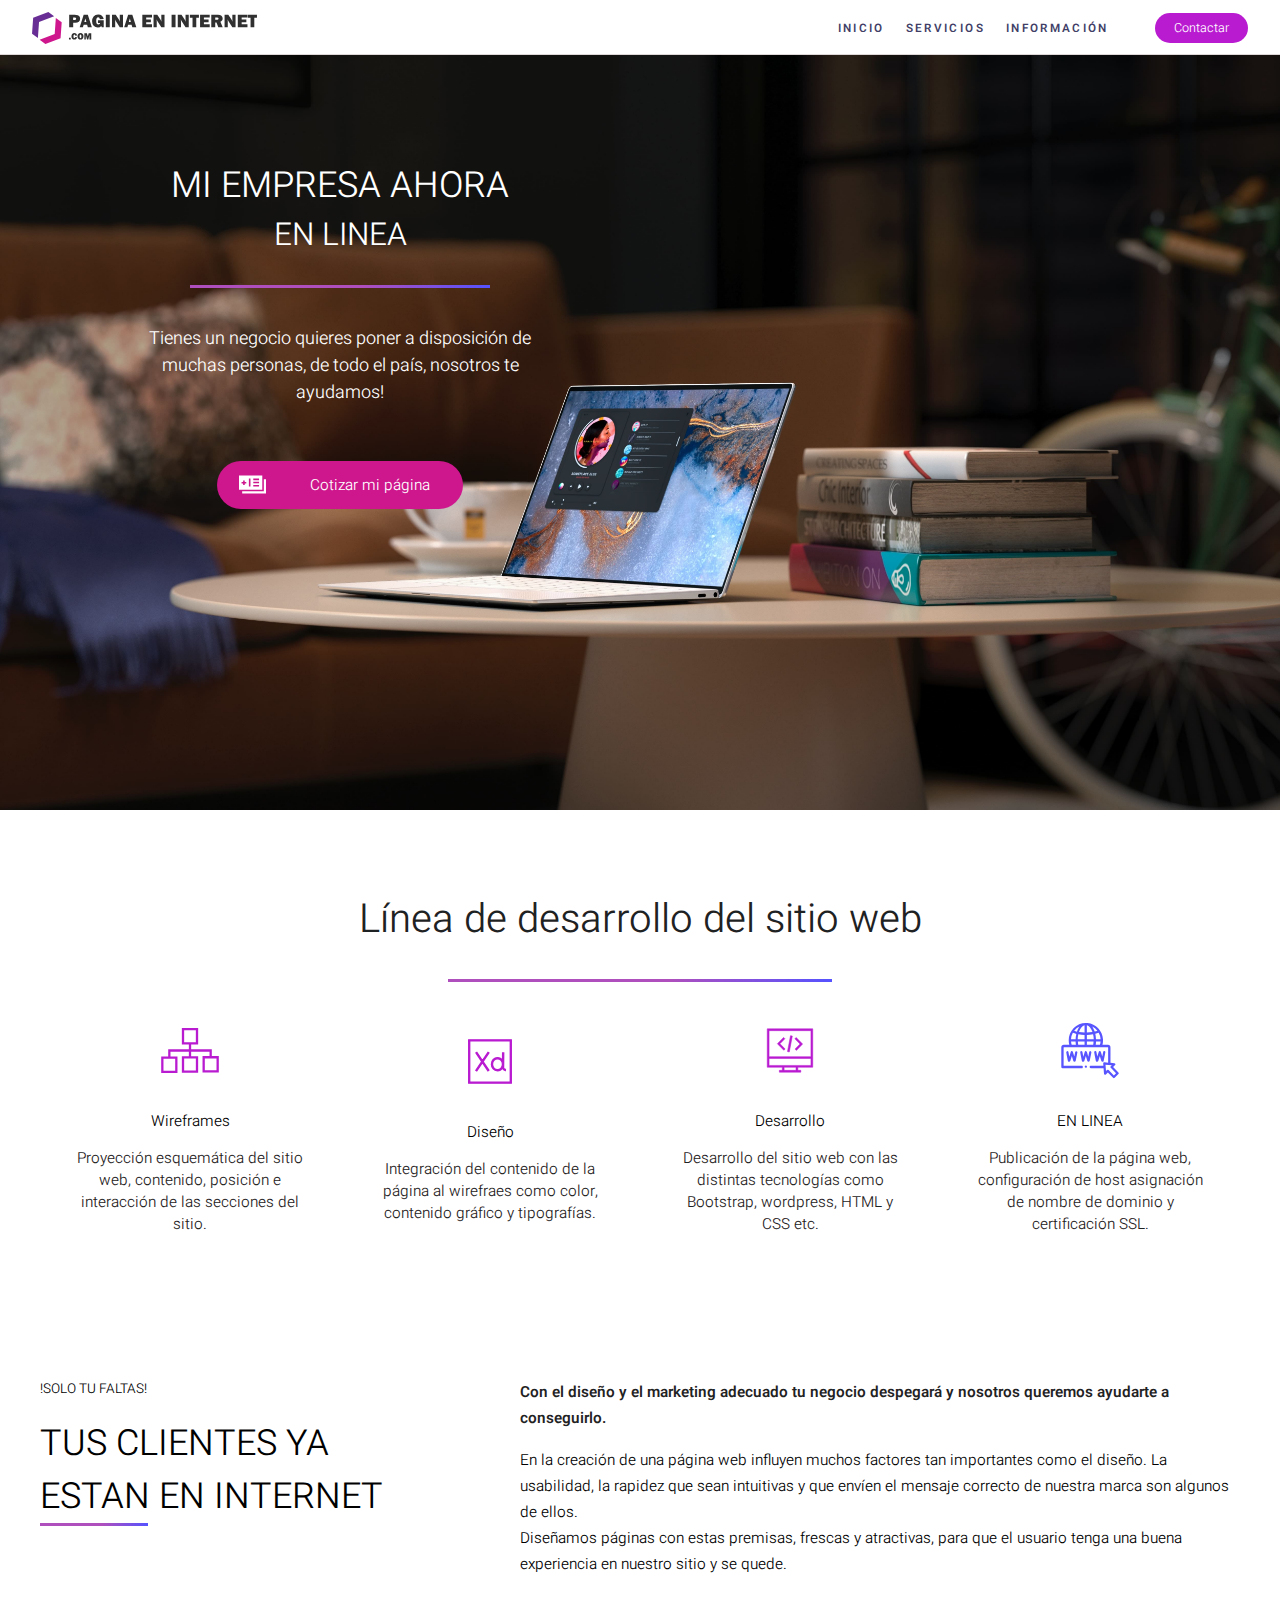
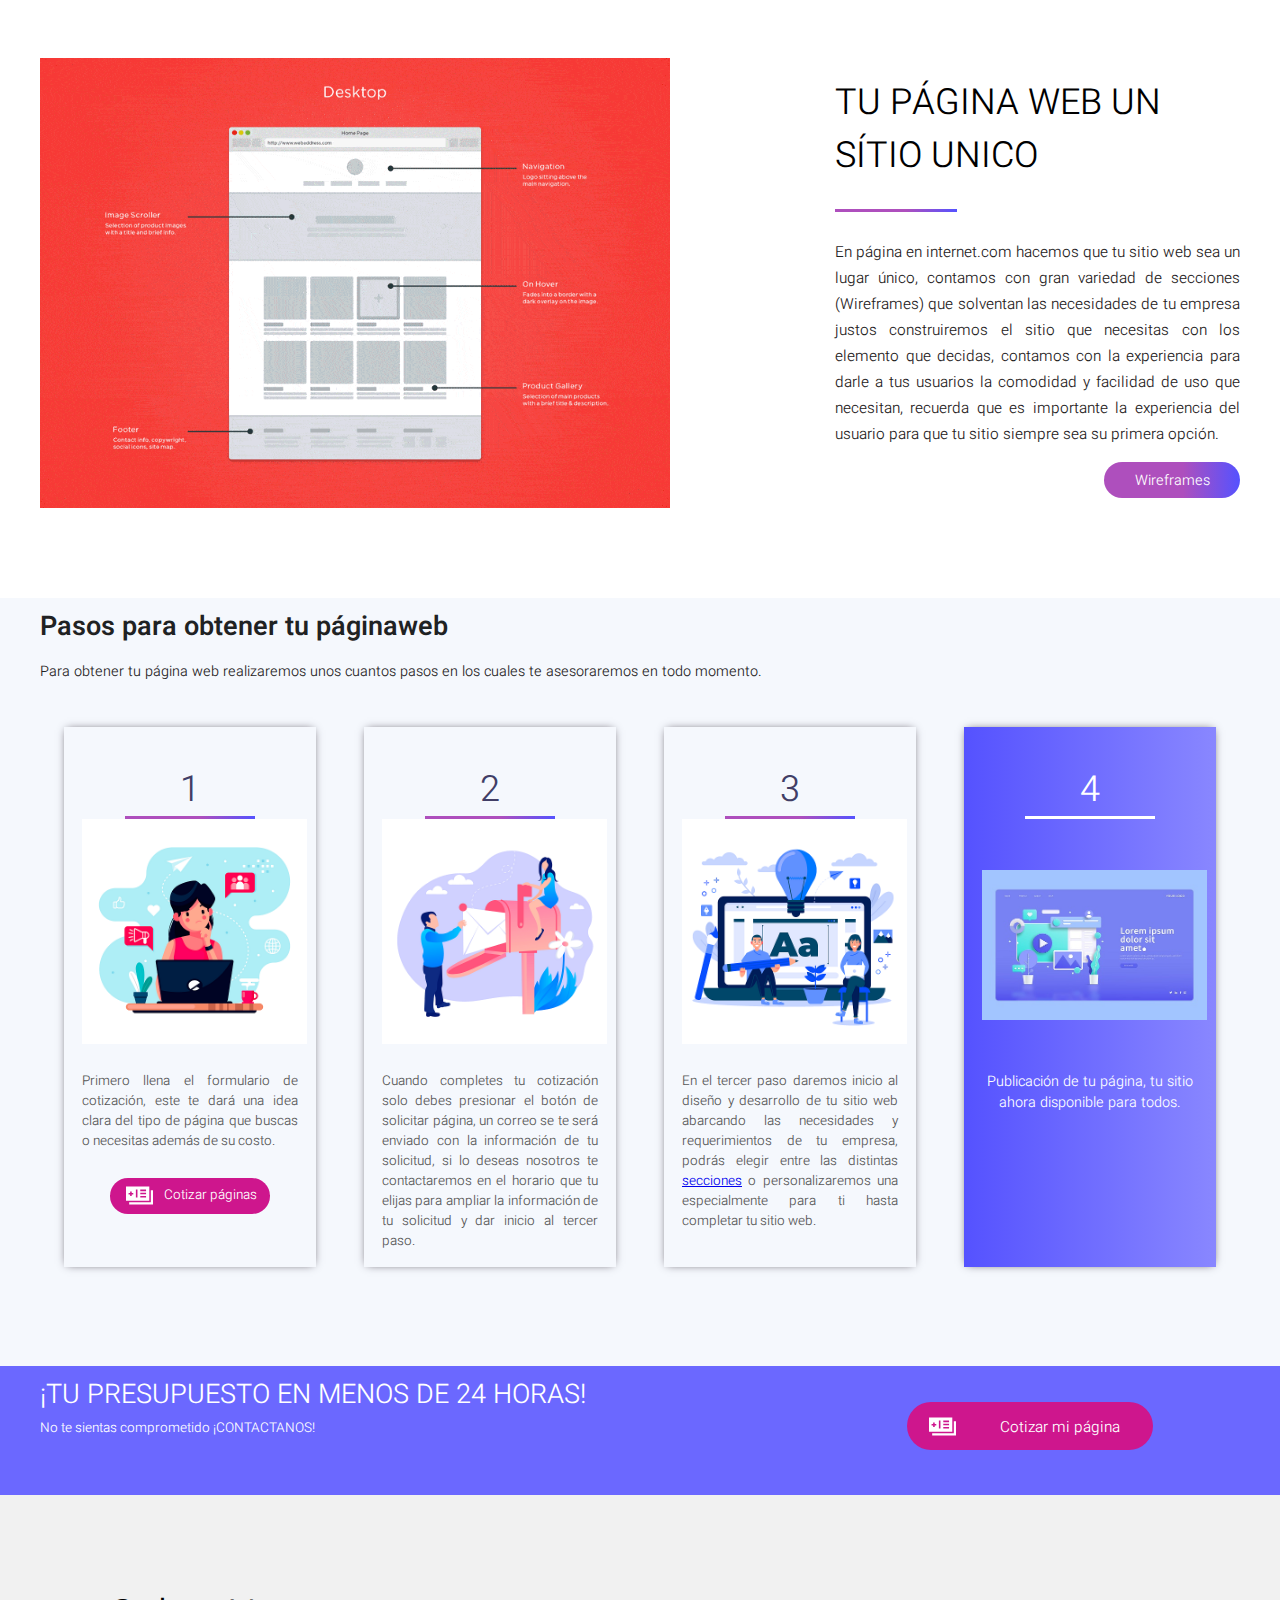
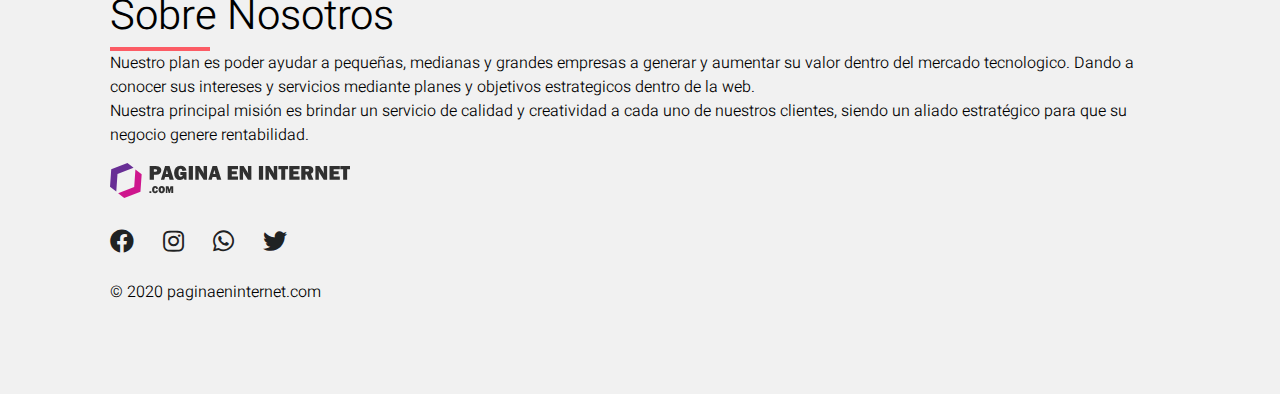
==== index.html @ 89a1a3a7 "Add files via upload" ====
<!DOCTYPE html>
<html lang="es">

<head>
    <meta charset="UTF-8">
    <link rel="stylesheet" href="css/general.css">
    <link rel="stylesheet" href="css/styleMenu.css">
    <link rel="stylesheet" href="css/menuResponsive.css">
    <link rel="stylesheet" href="css/footer.css">
    <link rel="stylesheet" href="css/index.css">
    <meta name="viewport" content="width=device-width, initial-scale=1.0">
    <meta http-equiv="X-UA-Compatible" content="ie=edge">
    <link rel="icon" href="imagen/logo/logoico.png">

    <!-- SECCIÓN DE TIPÓGRAFICA DE GOOGLE FONTS -->
    <link rel="preconnect" href="https://fonts.gstatic.com">
    <link href="https://fonts.googleapis.com/css2?family=Heebo:wght@600&display=swap" rel="stylesheet">
    <link href="https://fonts.googleapis.com/css2?family=Heebo:wght@300&display=swap" rel="stylesheet">


    <!-- Bootstrap CSS File -->
    <link rel="stylesheet" href="https://cdnjs.cloudflare.com/ajax/libs/font-awesome/5.11.2/css/all.css">
    <link href="https://stackpath.bootstrapcdn.com/font-awesome/4.7.0/css/font-awesome.min.css" rel="stylesheet">


    </title>
</head>

<body>
    <!-------------------
    # Sección del header
    -------------------->
    <header id="rm_header" class="header">
        <nav id="rm_menu" class="">
            <img id="rm_logo" class="rm_logo" src="imagen/logo/logo2.svg">
            <a class="rm_botonContactar" href="contacto.html">Contactar</a>

            <label for="check" id="botonMenu"><img  src="imagen/iconos/menu.svg"></label>
            <ul class="rm_nav">
                <li><a class="textMenu" href="index.html">INICIO</a></li>
                <li><a class="textMenu" href="servicios.html">SERVICIOS</a></li>
                <li><a class="textMenu" href="informacion.html">INFORMACIÓN</a></li>
                <li><a class="textMenu botoncontactar" href="contacto.html">CONTACTAR</a></li>
            </ul>
        </nav>
    </header>

    <!-- SECCIÓN DE MENU DE RESPONSIVE -->

    <div class="rm_menuResponsive1">

        <div class="rm_menuResponsive">
            <img class="logoMenuResponsive" src="imagen/logo/logo2.svg">
            <img id="img_responsive1" class="botonMenuResponsive" src="imagen/iconos/menu.svg">
        </div>


        <div id="cajaBotonesResponsive" class="cajaBotonesResponsive">
            <img id="img_responsive2" class="botonMenuResponsive2" src="imagen/iconos/menu.svg">
            <div class="cajaDeBotonesResponsive">
                <li><a class="txtMenuResponsive" href="index.html">INICIO</a></li>
                <li><a class="txtMenuResponsive" href="servicios.html">SERVICIOS</a></li>
                <li><a class="txtMenuResponsive" href="informacion.html">INFORMACIÓN</a></li>
                <li><a class="txtMenuResponsive" href="contacto.html">CONTACTAR</a></li>
            </div>
        </div>
    </div>


    <!--------------------------
    # boton flotante de watsapp
    -------------------------->

    <div class="btn-whatsapp">
        <a href="https://api.whatsapp.com/send?phone=50241834284" target="_blank">
            <img src="http://s2.accesoperu.com/logos/btn_whatsapp.png" alt="">
        </a>
    </div>

    <!--------------------------
    # SECCIÓN DEL BANNER
    -------------------------->

    <section class="body_100_por_ciento bannerIndex">
        <div class="body_1200">

            <div class="cajaIzquierda">
                <h1 class="titulo1Banner">MI EMPRESA AHORA</h1>
                <p class="titulo2Banner">EN LINEA</p>
                <div class="linea"></div>
                <p class="descripcionBanner">
                    Tienes un negocio quieres poner a disposición de muchas personas, de todo el país, nosotros te ayudamos!
                </p>

                <a class="botonCotizacion" href="#">
                    <img class="imgCotizar" src="imagen/iconos/iconoCotizar.svg" alt="">
                    <p class="mensajeCotizar">Cotizar mi página</p>
                </a>
            </div>

        </div>
    </section>
    <!---------------------------------
    #            SECCION 2             
     --------------------------------->
    <section class="body_100_por_ciento" style="background-color:">
        <h1 class="tituloLineaDeDesarrollo">
            Línea de desarrollo del sitio web
        </h1>
        <div class="linea" style="width: 30%; height: 0.3em;"></div>
        <div class="body_1200 IconosDeServicios_2">

            <div class="ids_icono">
                <img src="imagen/iconos/ico1.svg" alt="">

                <h2>Wireframes</h2>
                <p>
                    Proyección esquemática del sitio web, contenido, posición e interacción de las secciones del sitio.
                </p>
            </div>

            <div class="ids_icono">
                <img src="imagen/iconos/ico2.svg" alt="">
                <h2>Diseño</h2>
                <p>
                    Integración del contenido de la página al wirefraes como color, contenido gráfico y tipografías.
                </p>
            </div>

            <div class="ids_icono">
                <img src="imagen/iconos/ico3.svg" alt="">
                <h2>Desarrollo</h2>
                <p>
                    Desarrollo del sitio web con las distintas tecnologías como Bootstrap, wordpress, HTML y CSS etc.
                </p>
            </div>

            <div class="ids_icono">
                <img src="imagen/iconos/ico4.svg" alt="">
                <h2>EN LINEA</h2>
                <p>
                    Publicación de la página web, configuración de host asignación de nombre de dominio y certificación SSL.
                </p>
            </div>

        </div>
    </section>
    <!--------------------------->
    <section class="body_100_por_ciento SeccionDeInformacionTexto">
        <div class="body_1200 ">
            <div class="sdit_cajaIzquierda">
                <span class="sdit_txtTema">!SOLO TU FALTAS!</span>
                <h1 class="sdit_titulo">TUS CLIENTES YA ESTAN EN INTERNET</h1>
                <div class="linea linea2"></div>
            </div>
            <div class="sdit_cajaDerecha">
                <p class="sdit_leyenda"> Con el diseño y el marketing adecuado tu negocio despegará y nosotros queremos ayudarte a conseguirlo.
                </p>
                <p class="sdit_descripcion">
                    En la creación de una página web influyen muchos factores tan importantes como el diseño. La usabilidad, la rapidez que sean intuitivas y que envíen el mensaje correcto de nuestra marca son algunos de ellos.
                    <br> Diseñamos páginas con estas premisas, frescas y atractivas, para que el usuario tenga una buena experiencia en nuestro sitio y se quede.
                </p>
            </div>
        </div>
    </section>
    <!-----------------------
    # SECCIÓN 4 DEL INDEX
    ------------------------>
    <section class="body_100_por_ciento">
        <div class="body_1200 section_4">
            <div class="imgServicio">
                <img src="imagen/imgIndex/imgWireframesf.gif" alt="">
            </div>
            <div class="descripcionDeservicios">
                <h1 class="sdit_titulo">TU PÁGINA WEB UN SÍTIO UNICO</h1>
                <div class="linea" style="width: 30%;margin-left: 0;"></div>
                <p class="sdit_descripcion">
                    En página en internet.com hacemos que tu sitio web sea un lugar único, contamos con gran variedad de secciones (Wireframes) que solventan las necesidades de tu empresa justos construiremos el sitio que necesitas con los elemento que decidas, contamos
                    con la experiencia para darle a tus usuarios la comodidad y facilidad de uso que necesitan, recuerda que es importante la experiencia del usuario para que tu sitio siempre sea su primera opción.
                </p>
                <a class="botonVerWireframes" href="Wireframes.html">Wireframes</a>
            </div>
        </div>
    </section>
    <!--------------------------->
    <section class="body_100_por_ciento pasosMiPagina">
        <div class="body_1200">
            <div class="cajaDeInformacionWeb">
                <h2>Pasos para obtener tu páginaweb</h2>
                <p>Para obtener tu página web realizaremos unos cuantos pasos en los cuales te asesoraremos en todo momento.
                </p>
            </div>
            <div class="cajaDePasos">
                <div class="pasosIndex">
                    <h2 class="tituloPaso">1</h2>
                    <div class="lineaPasos"></div>
                    <img class="imgPasos" src="imagen/imgPasos/imgPaso1.png" alt="">
                    <p class="descripcionPaso">
                        Primero llena el formulario de cotización, este te dará una idea clara del tipo de página que buscas o necesitas además de su costo.
                    </p>
                    <a class="botonCotizacion botonCotizacionV2" href="#">
                        <img class="imgCotizar" src="imagen/iconos/iconoCotizar.svg" alt="">
                        <p class="mensajeCotizar mensajeCotizar2">Cotizar páginas</p>
                    </a>
                </div>

                <div class="pasosIndex">
                    <h2 class="tituloPaso">2</h2>
                    <div class="lineaPasos"></div>
                    <img class="imgPasos" src="imagen/imgPasos/imgPaso2.png" alt="">
                    <p class="descripcionPaso">
                        Cuando completes tu cotización solo debes presionar el botón de solicitar página, un correo se te será enviado con la información de tu solicitud, si lo deseas nosotros te contactaremos en el horario que tu elijas para ampliar la información de tu solicitud
                        y dar inicio al tercer paso.
                    </p>

                </div>

                <div class="pasosIndex">
                    <h2 class="tituloPaso">3</h2>
                    <div class="lineaPasos"></div>
                    <img class="imgPasos" src="imagen/imgPasos/imgPaso3.png" alt="">
                    <p class="descripcionPaso">
                        En el tercer paso daremos inicio al diseño y desarrollo de tu sitio web abarcando las necesidades y requerimientos de tu empresa, podrás elegir entre las distintas <a href="Wireframes.html">secciones</a> o personalizaremos una
                        especialmente para ti hasta completar tu sitio web.
                    </p>

                </div>

                <div class="pasosIndex estiloPasoFinal">
                    <h2 class="estipoTextoPasoFinal">4</h2>
                    <div class="lineablanca"></div>
                    <img class="imgPasos temporal" src="imagen/imgPasos/imgPaso4.jpg" alt="">
                    <p class="parrafoPasoFinal">
                        Publicación de tu página, tu sitio ahora disponible para todos.
                    </p>
                </div>

            </div>
        </div>
    </section>
    <!-- SECCIÓN DEL FOOTER -->
    <section class="body_100_por_ciento cotizacion">
        <div class="body_1200">
            <div class="izquierdacoti">
                <h1 class="presupuesto">
                    ¡TU PRESUPUESTO EN MENOS DE 24 HORAS!
                </h1>
                <h3>No te sientas comprometido ¡CONTACTANOS!</h3>
            </div>

            <div class="derechacoti">
                <a class="botonCotizacion" href="#">
                    <img class="imgCotizar" src="imagen/iconos/iconoCotizar.svg" alt="">
                    <p class="mensajeCotizar">Cotizar mi página</p>
                </a>
            </div>
        </div>
    </section>

    <footer>
        <div class="footer-container">
            <div class="left-col">
                <img src="imagen\logo/logo2.svg" alt="" class="logos">
                <div class="social-media">
                    <a href="https://www.facebook.com/Tupaginaeninternet-114711330437032/"><i class="fab fa-facebook-f"></i></a>
                    <a href="https://www.instagram.com/tupaginaeninternet/?hl=en"><i class="fab fa-instagram"></i></a>
                    <!-- <a href="#"><i class="fab fa-youtube"></i></a> -->
                    <a href="https://api.whatsapp.com/send?phone=50241834284" target="_blank"><i class="fab fa-whatsapp"></i></a>
                    <a href="#"><i class="fab fa-twitter"></i></a>
                </div>
                <p class="rights-text">© 2020 paginaeninternet.com</p>
            </div>

            <div class="right-col">
                <h1>Sobre Nosotros</h1>
                <div class="border"></div>
                <p>Nuestro plan es poder ayudar a pequeñas, medianas y grandes empresas a generar y aumentar su valor dentro del mercado tecnologico. Dando a conocer sus intereses y servicios mediante planes y objetivos estrategicos dentro de la web.
                </p>
                <p>Nuestra principal misión es brindar un servicio de calidad y creatividad a cada uno de nuestros clientes, siendo un aliado estratégico para que su negocio genere rentabilidad.</p>

            </div>
        </div>
    </footer>
    <!--==========
    # SECCIÓN DE ARCHIVOS JAVASCRIPT
    ==========  -->
    <!-- JavaScript Libraries -->
    <script src="js/menu/jquery.min.js"></script>

    <!-- Template Main Javascript File -->
    <script src="js/menu/header.j"></script>
    <script src="js/menu/manuResponsive.js"></script>
</body>

</html>
---- css/general.css ----
* {
    margin: 0;
    padding: 0;
    font-family: 'Heebo', sans-serif;
    font-weight: 300;
}


/* NORMA GENERAL DE LA PÁGINA*/

.body_100_por_ciento {
    width: 100%;
    height: auto;
    margin-bottom: 0em;
    overflow: hidden;
    font-size: 10px;
}

.body_1200 {
    font-size: 10px;
    max-width: 1200px;
    height: auto;
    padding-top: 5em;
    padding-bottom: 5em;
    overflow: hidden;
    margin: auto;
}

.none {
    display: none;
}

.linea {
    width: 50%;
    height: 0.3em;
    margin: auto;
    margin-top: 3em;
    margin-bottom: 3em;
    background: rgba(174, 79, 189, 1);
    background: -moz-linear-gradient(left, rgba(174, 79, 189, 1) 0%, rgba(174, 79, 189, 1) 58%, rgba(85, 82, 255, 1) 100%);
    background: -webkit-gradient(left top, right top, color-stop(0%, rgba(174, 79, 189, 1)), color-stop(58%, rgba(174, 79, 189, 1)), color-stop(100%, rgba(85, 82, 255, 1)));
    background: -webkit-linear-gradient(left, rgba(174, 79, 189, 1) 0%, rgba(174, 79, 189, 1) 58%, rgba(85, 82, 255, 1) 100%);
    background: -o-linear-gradient(left, rgba(174, 79, 189, 1) 0%, rgba(174, 79, 189, 1) 58%, rgba(85, 82, 255, 1) 100%);
    background: -ms-linear-gradient(left, rgba(174, 79, 189, 1) 0%, rgba(174, 79, 189, 1) 58%, rgba(85, 82, 255, 1) 100%);
    background: linear-gradient(to right, rgba(174, 79, 189, 1) 0%, rgba(174, 79, 189, 1) 58%, rgba(85, 82, 255, 1) 100%);
    filter: progid: DXImageTransform.Microsoft.gradient( startColorstr='#ae4fbd', endColorstr='#5552ff', GradientType=1);
}

:root {
    --colorBase: #FC6000;
    --colorBase2: rgba(10, 209, 17, 1);
    --colorBase3: #5452ff;
    --colorBase4: #575757;
    --colorBase5: #eef1f2;
    --colorBase6: #ff5c62;
    /*     --colorTexto: #151618; */
    --colorTexto: #1f2223;
    /*DIMENSIONES EM  */
    --sizeParrafo: 1.7em;
}


/* GUIAS DEL DESARROLLADOR */

.desColor {
    background-color: red;
}


/*boton de watasp*/

.btn-whatsapp {
    display: block;
    width: 5em;
    height: 5em;
    color: #fff;
    position: fixed;
    right: 1em;
    bottom: 1em;
    border-radius: 50%;
    text-align: center;
    z-index: 999;
}

.btn-whatsapp img {
    display: block;
    margin: auto;
    width: 80%;
}


/****************************************
#       CONFIGURACION RESPONSIVE        *
****************************************/

@media only screen and (max-width:1440px) {
    .body_1200 {
        font-size: 9px;
        padding-top: 1em;
    }
    .btn-whatsapp {
        width: 4em;
        height: 4em;
    }
}

@media only screen and (max-width:1366px) {}

@media only screen and (max-width:1024px) {
    .body_1200 {
        font-size: 8px;
        width: 95%;
    }
    .btn-whatsapp {
        width: 3.5em;
        height: 3.5em;
        right: 0.5em;
        bottom: 0em;
    }
}

@media only screen and (max-width:768px) {
    .body_1200 {
        font-size: 9px;
        width: 95%;
        flex-direction: column;
    }
    .btn-whatsapp {
        width: 3.5em;
        height: 3.5em;
        right: 0.5em;
        bottom: 0em;
    }
}

@media only screen and (max-width: 480px) {
    .body_1200 {
        font-size: 8px;
        width: 95%;
    }
}

@media only screen and (max-width:320px) {}
---- css/styleMenu.css ----
* {
    margin: 0;
    padding: 0;
}

.header {
    background-color: #fff;
    border-bottom: 1px solid #dfd8d8;
    font-size: 10px;
    width: 100%;
    position: fixed;
    z-index: 999;
}


/*--------------------------
#Sección del menu y logo
--------------------------*/

#rm_menu {
    width: 95%;
    height: 6em;
    margin: auto;
}

.rm_logo {
    display: block;
    width: 25em;
    float: left;
    margin-top: 1.3em;
}

.noneQuitar {
    display: none;
    width: 25em;
    float: left;
    margin-top: 1em;
}

.rm_nav {
    list-style: none;
    width: 25em;
    float: right;
    margin-top: 1.7em;
    display: flex;
    flex-direction: row;
    justify-content: space-between;
    font-size: 1.3em;
    letter-spacing: 0.2em;
}

.textMenu {
    text-decoration: none;
    color: #413e66;
    font-weight: 600;
}

.botoncontactar {
    display: none;
}

.rm_nav li a:hover {
    color: gold;
    transition: 0.4s;
}


/*------------------------------
#Seccion de boton de contacto
------------------------------*/

.rm_botonContactar {
    display: block;
    float: right;
    text-decoration: none;
    background-color: rgb(185, 27, 209);
    color: #fff;
    padding: 0.5em 1.5em 0.5em 1.5em;
    border-radius: 100px;
    font-size: 1.4em;
    margin-top: 1em;
    margin-left: 2em;
    transition: 0.4s;
}

.rm_botonContactar:hover {
    background-color: #2ECC71;
    transition: 0.4s;
}


/****************************************
#       CONFIGURACION RESPONSIVE        *
****************************************/

@media only screen and (max-width:1440px) {
    .header {
        font-size: 9px;
    }
}

@media only screen and (max-width:1366px) {}

@media only screen and (max-width:1024px) {}

@media only screen and (max-width:768px) {
    .header {
        font-size: 9px;
    }
    #rm_menu {
        width: 100%;
        background-color: #fff;
        padding-left: 1em;
        padding-right: 1em;
        display: none;
    }
    #rm_logo {
        display: none;
    }
    .rm_botonContactar {
        display: none;
    }
}

@media only screen and (max-width: 480px) {}

@media only screen and (max-width:320px) {}
---- css/menuResponsive.css ----
#botonMenu {
     display: none;
     height: 6em;
 }
 
 .rm_menuResponsive1 {
     display: none;
 }
 
 @media only screen and (max-width:768px) {
     .rm_menuResponsive1 {
         display: block;
         z-index: 999;
     }
     .rm_menuResponsive {
         width: 100vw;
         background-color: #ffffff;
         height: 3em;
         position: relative;
         position: fixed;
         z-index: 999;
     }
     .logoMenuResponsive {
         width: 13em;
         margin-top: 0.6em;
         margin-left: 1em;
     }
     .botonMenuResponsive {
         width: 1.6em;
         position: absolute;
         top: 0.6em;
         right: 1em;
         cursor: pointer;
     }
     .cajaBotonesResponsive {
         width: 100vw;
         height: 100vh;
         background-color: rgb(185, 27, 209);
         position: absolute;
         position: fixed;
         z-index: 100;
         left: -100vw;
         transition: 1s;
         padding-top: 5em;
         z-index: 1000;
     }
     .cajaDeBotonesResponsive li {
         widows: 100%;
         list-style: none;
         text-align: center;
         margin-top: 1em;
     }
     .txtMenuResponsive {
         color: #ffffff;
         text-decoration: none;
         font-size: 1em;
         text-align: center;
     }
     .botonMenuResponsive2 {
         cursor: pointer;
         width: 1.6em;
         position: absolute;
         top: 0.6em;
         right: 1em;
     }
     .mostrarMenu {
         left: 0;
         transition: 1s;
     }
     .ocultarMenu {
         left: -100vw;
         transition: 1s;
     }
     .txtMenuResponsive:hover {
         color: rgba(137, 135, 255, 1);
         font-weight: 900;
         transition: 0.3s;
     }
 }
---- css/footer.css ----
footer {
    background: #f1f1f1;
    padding: 90px;
    margin-bottom: 0px;
}

.footer-container {
    max-width: 1300px;
    margin: auto;
    padding: 0 20px;
    display: flex;
    justify-content: space-between;
    align-items: center;
    flex-wrap: wrap-reverse;
}

.logos {
    width: 15em;
    margin-top: 1em;
}

.social-media {
    margin: 20px 0;
}

.social-media a {
    color: var(--colorTexto);
    margin-right: 25px;
    font-size: 1.5em;
    text-decoration: none;
    transition: .3s linear;
}

.social-media a:hover {
    color: #fc5c65;
}

.right-col h1 {
    font-size: 2.6em;
}

.right-col p {
    font-size: 1em;
    color: black;
}

.border {
    width: 100px;
    height: 4px;
    background: #fc5c65;
}

.newsletter-form {
    display: flex;
    justify-content: center;
    align-items: center;
    flex-wrap: wrap;
}

.txtb {
    flex: 1;
    padding: 18px 40px;
    font-size: 16px;
    color: #293043;
    background: #ddd;
    border: none;
    font-weight: 700;
    outline: none;
    border-radius: 30px;
    min-width: 260px;
}

.btn {
    padding: 18px 40px;
    font-size: 16px;
    color: #f1f1f1;
    background: #fc5c65;
    border: none;
    font-weight: 700;
    outline: none;
    border-radius: 30px;
    margin-left: 20px;
    cursor: pointer;
    transition: opacity .3s linear;
}

.btn:hover {
    opacity: .7;
}

.page-content {
    min-height: 100vh;
    font-size: 40px;
    display: flex;
    align-items: center;
    justify-content: center;
}


/*seccion de cotizacion instantanea*/

.cotizacion {
    width: 100%;
    height: auto;
    background-color: #6b68ff;
}

.presupuesto {
    width: 65%;
    color: white;
    font-size: 3em;
}

.izquierdacoti h3 {
    margin-top: 0.3em;
    font-size: 1.5em;
    color: #ffffff;
}

.derechacoti {
    width: 35%;
    float: right;
    margin-top: -9em;
}

.botonCotizacion {
    width: 28em;
}


/* ------------------------
# SECCIÓN DE BOTON COTIZAR 
-------------------------*/

.botonCotizacion {
    display: block;
    overflow: hidden;
    width: 25em;
    padding: 1.2em;
    background-color: #CE168D;
    text-decoration: none;
    margin: auto;
    margin-top: 5em;
    border-radius: 10em;
    position: relative;
}

.botonCotizacionV2 {
    margin: auto;
    width: 70%;
    height: 2em;
    padding: 0.5em 0em 1.5em 1em;
}

.botonCotizacion:before {
    content: "";
    position: absolute;
    top: 0px;
    left: 0px;
    width: 0px;
    height: 100%;
    border-radius: 10em;
    background: rgba(85, 82, 255, 0.3);
    transition: all 0.7s ease;
}

.botonCotizacion:hover:before {
    width: 100%;
}

.imgCotizar {
    width: 3em;
    float: left;
    margin-left: 5%;
}

.mensajeCotizar {
    display: block;
    float: right;
    color: #ffffff;
    font-size: 1.7em;
    border-radius: 1px;
    margin: 0.2em 10% 0em 1em;
}

.mensajeCotizar2 {
    font-size: 1.5em;
    margin: 0.2em 1em 0em 0em;
}

@media screen and (max-width:960px) {}


/****************************************
#       CONFIGURACION RESPONSIVE        *
****************************************/

@media only screen and (max-width:1440px) {}

@media only screen and (max-width:1366px) {}

@media only screen and (max-width:1024px) {
    footer {
        width: 100%;
        padding: 5em 0 5em 0;
    }
    .footer-container {
        display: block;
        width: 95%;
        margin: auto;
        padding: 0;
        display: flex;
        justify-content: space-between;
        align-items: center;
        flex-wrap: wrap-reverse;
    }
    .right-col {
        width: 100%;
        margin-bottom: 60px;
    }
    .left-col {
        width: 100%;
    }
}

@media only screen and (max-width:768px) {
    .btn {
        margin: 0;
        width: 100%;
        margin-top: 20px;
    }
    /*seccion de cotizacion instantanea*/
    .cotizacion {
        background-color: #6b68ff;
    }
    .cotizacion .izquierdacoti .presupuesto {
        width: 100%;
        margin-top: 0.5em;
        color: white;
        font-size: 3em;
    }
    .cotizacion .izquierdacoti h3 {
        margin-top: 0.3em;
        font-size: 2em;
        padding-bottom: 2.5em;
        color: #ffffff;
    }
    .cotizacion .derechacoti {
        width: 100%;
    }
    .cotizacion .derechacoti .botonCotizacion {
        width: 28em;
    }
    .left-col {
        width: 100%;
        text-align: center;
    }
}

@media only screen and (max-width: 480px) {}

@media only screen and (max-width:320px) {}
---- css/index.css ----
/* ---------- SECCIÓN DEL BANNER */

.bannerIndex {
    background-image: url(../imagen/banner/bannerIndex-min.jpg);
    background-position: center;
    background-size: cover;
    height: 75em;
    padding-top: 6em;
}

.bannerIndex .body_1200 {
    display: flex;
    justify-content: left;
}

.cajaIzquierda {
    width: 50%;
    height: 40em;
    margin-top: 10em;
    display: flex;
    flex-direction: column;
}

.titulo1Banner {
    font-size: 4em;
    text-align: center;
    color: #ffffff;
}

.titulo2Banner {
    font-size: 3.5em;
    text-align: center;
    color: #ffffff;
}

.descripcionBanner {
    display: block;
    margin: auto;
    width: 70%;
    font-size: 2em;
    text-align: center;
    color: #ffffff;
}


/* ------------------------
# SECCIÓN DE BOTON COTIZAR 
-------------------------*/

.botonCotizacion {
    display: block;
    overflow: hidden;
    width: 25em;
    padding: 1.2em;
    background-color: #CE168D;
    text-decoration: none;
    margin: auto;
    margin-top: 5em;
    border-radius: 10em;
    position: relative;
}

.botonCotizacionV2 {
    margin: auto;
    width: 70%;
    height: 2em;
    padding: 0.5em 0em 1.5em 1em;
}

.botonCotizacion:before {
    content: "";
    position: absolute;
    top: 0px;
    left: 0px;
    width: 0px;
    height: 100%;
    border-radius: 10em;
    background: rgba(85, 82, 255, 0.3);
    transition: all 0.7s ease;
}

.botonCotizacion:hover:before {
    width: 100%;
}

.imgCotizar {
    width: 3em;
    float: left;
    margin-left: 5%;
}

.mensajeCotizar {
    display: block;
    float: right;
    color: #ffffff;
    font-size: 1.7em;
    border-radius: 1px;
    margin: 0.2em 10% 0em 1em;
}

.mensajeCotizar2 {
    font-size: 1.5em;
    margin: 0.2em 1em 0em 0em;
}


/* ---------- SECCIÓN DE ICONOS DE SERVICIO */

.IconosDeServicios_2 {
    display: flex;
    flex-direction: row;
    justify-content: space-between;
}

.tituloLineaDeDesarrollo {
    text-align: center;
    font-size: 4em;
    padding-top: 2em;
    color: #1f2223;
}

.ids_icono {
    width: 26em;
    padding-bottom: 10em;
    margin: auto;
}

.ids_icono img {
    width: 25%;
    display: block;
    margin: auto;
}

.ids_icono h2 {
    text-align: center;
    font-size: 1.5em;
    color: var(--colorTextoFuerte);
    margin-top: 2em;
}

.ids_icono p {
    text-align: center;
    font-size: 1.5em;
    color: var(--colorTexto);
    margin-top: 1em;
}


/* ---------- SECCIÓN DE INFORMACIÓN DE TEXTO sdit */

.SeccionDeInformacionTexto .body_1200 {
    display: flex;
    flex-direction: row;
    justify-content: space-between;
}

.sdit_cajaIzquierda {
    width: 30%;
}

.sdit_txtTema {
    font-size: 1.5em;
}

.sdit_titulo {
    font-size: 4em;
    margin-top: 0.5em;
}

.sdit_cajaDerecha {
    width: 60%;
    height: 25em;
}

.sdit_leyenda {
    font-size: var(--sizeParrafo);
    font-weight: 600;
    line-height: 26px;
    color: var(--colorTexto);
}

.sdit_descripcion {
    font-size: var(--sizeParrafo);
    margin-top: 1em;
    line-height: 26px;
}

.linea2 {
    margin: auto;
    width: 30%;
    margin-left: 0;
}


/* ------------------
# SECCIÓN 4 DE INDEX
-------------------*/

.section_4 {
    margin-bottom: 5em;
}

.imgServicio {
    width: 70em;
    height: 50em;
    float: left;
}

.imgServicio img {
    width: 100%;
    height: 100%;
    object-fit: cover;
}

.descripcionDeservicios {
    float: right;
    width: 50em;
    padding-left: 5em;
    box-sizing: border-box;
}

.descripcionDeservicios>h2 {
    font-size: 3.5em;
    padding-bottom: 1em;
    color: var(--colorBase3);
}

.descripcionDeservicios>p {
    font-size: var(--sizeParrafo);
    padding-bottom: 1em;
    color: var(--colorTexto);
    text-align: justify;
}

.botonVerWireframes {
    text-decoration: none;
    display: block;
    border-radius: 100px;
    width: 30%;
    height: auto;
    padding: 0.5em;
    font-size: 1.6em;
    text-align: center;
    color: #fff;
    float: right;
    background: rgba(174, 79, 189, 1);
    background: -moz-linear-gradient(left, rgba(174, 79, 189, 1) 0%, rgba(174, 79, 189, 1) 58%, rgba(85, 82, 255, 1) 100%);
    background: -webkit-gradient(left top, right top, color-stop(0%, rgba(174, 79, 189, 1)), color-stop(58%, rgba(174, 79, 189, 1)), color-stop(100%, rgba(85, 82, 255, 1)));
    background: -webkit-linear-gradient(left, rgba(174, 79, 189, 1) 0%, rgba(174, 79, 189, 1) 58%, rgba(85, 82, 255, 1) 100%);
    background: -o-linear-gradient(left, rgba(174, 79, 189, 1) 0%, rgba(174, 79, 189, 1) 58%, rgba(85, 82, 255, 1) 100%);
    background: -ms-linear-gradient(left, rgba(174, 79, 189, 1) 0%, rgba(174, 79, 189, 1) 58%, rgba(85, 82, 255, 1) 100%);
    background: linear-gradient(to right, rgba(174, 79, 189, 1) 0%, rgba(174, 79, 189, 1) 58%, rgba(85, 82, 255, 1) 100%);
    filter: progid: DXImageTransform.Microsoft.gradient( startColorstr='#ae4fbd', endColorstr='#5552ff', GradientType=1);
}


/*<------------SECCIÓN DE PASOS INDEX */

.pasosMiPagina {
    background-color: #f5f8fd;
}

.cajaDeInformacionWeb {
    width: 100%;
    padding: 0em 0em 4em 0em;
}

.cajaDeInformacionWeb h2 {
    font-size: 3em;
    color: var(--colorTexto);
    font-weight: 600;
}

.cajaDeInformacionWeb>p {
    font-size: 1.6em;
    color: var(--colorTexto);
    margin-top: 1em;
}

.cajaDePasos {
    width: 100%;
    padding-top: 1em;
    padding-bottom: 1em;
    display: flex;
    justify-content: space-around;
    flex-wrap: wrap;
}

.pasosIndex {
    width: 28em;
    height: 60em;
    padding: 2em;
    margin-bottom: 5em;
    box-sizing: border-box;
    box-shadow: 0px 0px 9px -3px rgba(63, 56, 68, 1);
}

.tituloPaso {
    font-size: 4em;
    color: #413e66;
    text-align: center;
    margin-top: 0.5em;
}

.lineaPasos {
    width: 60%;
    height: 3px;
    margin: auto;
    background: rgba(174, 79, 189, 1);
    background: -moz-linear-gradient(left, rgba(174, 79, 189, 1) 0%, rgba(174, 79, 189, 1) 58%, rgba(85, 82, 255, 1) 100%);
    background: -webkit-gradient(left top, right top, color-stop(0%, rgba(174, 79, 189, 1)), color-stop(58%, rgba(174, 79, 189, 1)), color-stop(100%, rgba(85, 82, 255, 1)));
    background: -webkit-linear-gradient(left, rgba(174, 79, 189, 1) 0%, rgba(174, 79, 189, 1) 58%, rgba(85, 82, 255, 1) 100%);
    background: -o-linear-gradient(left, rgba(174, 79, 189, 1) 0%, rgba(174, 79, 189, 1) 58%, rgba(85, 82, 255, 1) 100%);
    background: -ms-linear-gradient(left, rgba(174, 79, 189, 1) 0%, rgba(174, 79, 189, 1) 58%, rgba(85, 82, 255, 1) 100%);
    background: linear-gradient(to right, rgba(174, 79, 189, 1) 0%, rgba(174, 79, 189, 1) 58%, rgba(85, 82, 255, 1) 100%);
    filter: progid: DXImageTransform.Microsoft.gradient( startColorstr='#ae4fbd', endColorstr='#5552ff', GradientType=1);
}

.imgPasos {
    width: 25em;
    display: block;
    margin: auto
}

.temporal {
    margin-top: 5.7em;
    margin-bottom: 5.7em;
}

.descripcionPaso {
    color: var(--colorBase4);
    font-size: 1.5em;
    margin-top: 2em;
    margin-bottom: 2em;
    text-align: justify;
}

.estiloPasoFinal {
    background: rgba(85, 82, 255, 1);
    background: -moz-linear-gradient(left, rgba(85, 82, 255, 1) 0%, rgba(137, 135, 255, 1) 100%);
    background: -webkit-gradient(left top, right top, color-stop(0%, rgba(85, 82, 255, 1)), color-stop(100%, rgba(137, 135, 255, 1)));
    background: -webkit-linear-gradient(left, rgba(85, 82, 255, 1) 0%, rgba(137, 135, 255, 1) 100%);
    background: -o-linear-gradient(left, rgba(85, 82, 255, 1) 0%, rgba(137, 135, 255, 1) 100%);
    background: -ms-linear-gradient(left, rgba(85, 82, 255, 1) 0%, rgba(137, 135, 255, 1) 100%);
    background: linear-gradient(to right, rgba(85, 82, 255, 1) 0%, rgba(137, 135, 255, 1) 100%);
    filter: progid: DXImageTransform.Microsoft.gradient( startColorstr='#5552ff', endColorstr='#8987ff', GradientType=1);
}

.estipoTextoPasoFinal {
    font-size: 4em;
    color: #ffffff;
    text-align: center;
    margin-top: 0.5em;
}

.lineablanca {
    width: 60%;
    height: 3px;
    background-color: #ffffff;
    margin: auto;
}

.parrafoPasoFinal {
    color: #ffffff;
    font-size: 1.6em;
    margin-top: 2em;
    margin-bottom: 2em;
    text-align: center;
}


/****************************************
#       CONFIGURACION RESPONSIVE        *
****************************************/

@media only screen and (max-width:1440px) {
    .ids_icono h2 {
        font-size: 1.7em;
    }
    .ids_icono p {
        font-size: 1.7em;
    }
}

@media only screen and (max-width:1366px) {}

@media only screen and (max-width:1024px) {
    .bannerIndex {
        height: 60em;
    }
}

@media only screen and (max-width:768px) {
    .cajaIzquierda {
        width: 100%;
    }
    /* --------------------- */
    .IconosDeServicios_2 {
        flex-wrap: wrap;
    }
    .ids_icono h2 {
        font-size: 2em;
    }
    .ids_icono p {
        font-size: 1.5em;
    }
    /* -------------------- */
    .SeccionDeInformacionTexto .body_1200 {
        display: flex;
        flex-direction: column;
        justify-content: space-between;
    }
    .sdit_cajaIzquierda {
        width: 100%;
    }
    .sdit_cajaDerecha {
        width: 100%;
    }
    /* ------------------------------ */
    .imgServicio {
        height: 55em;
    }
    .section_4 div {
        width: 100%;
        padding: 0;
    }
    /* ------------------------------ */
}

@media only screen and (max-width: 480px) {
    .ids_icono h2 {
        font-size: 2em;
    }
    .ids_icono p {
        font-size: 2em;
    }
    /* ------------------------------ */
    .pasosIndex {
        font-size: 1.5em;
    }
}

@media only screen and (max-width:320px) {
    .tituloLineaDeDesarrollo {
        font-size: 3em;
    }
    /* ------------------------------- */
    .pasosIndex {
        font-size: 1.3em;
    }
}
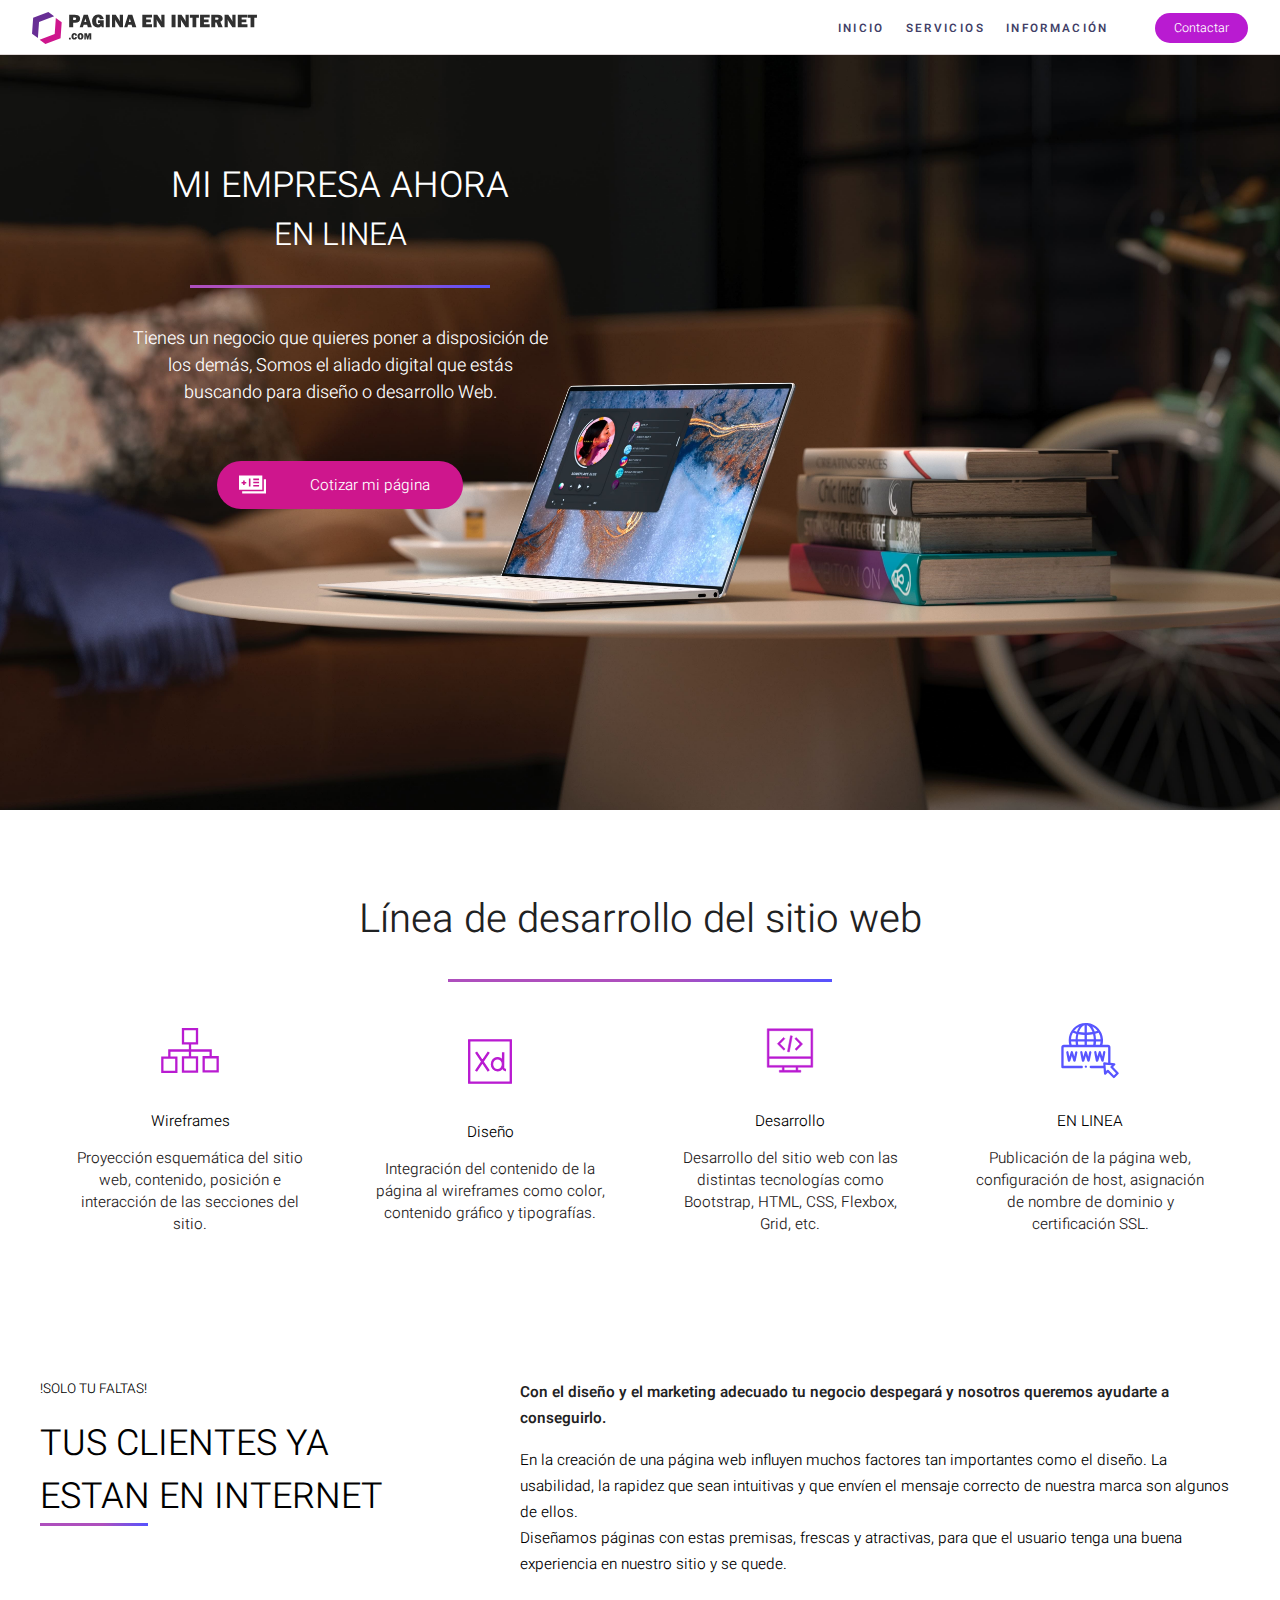
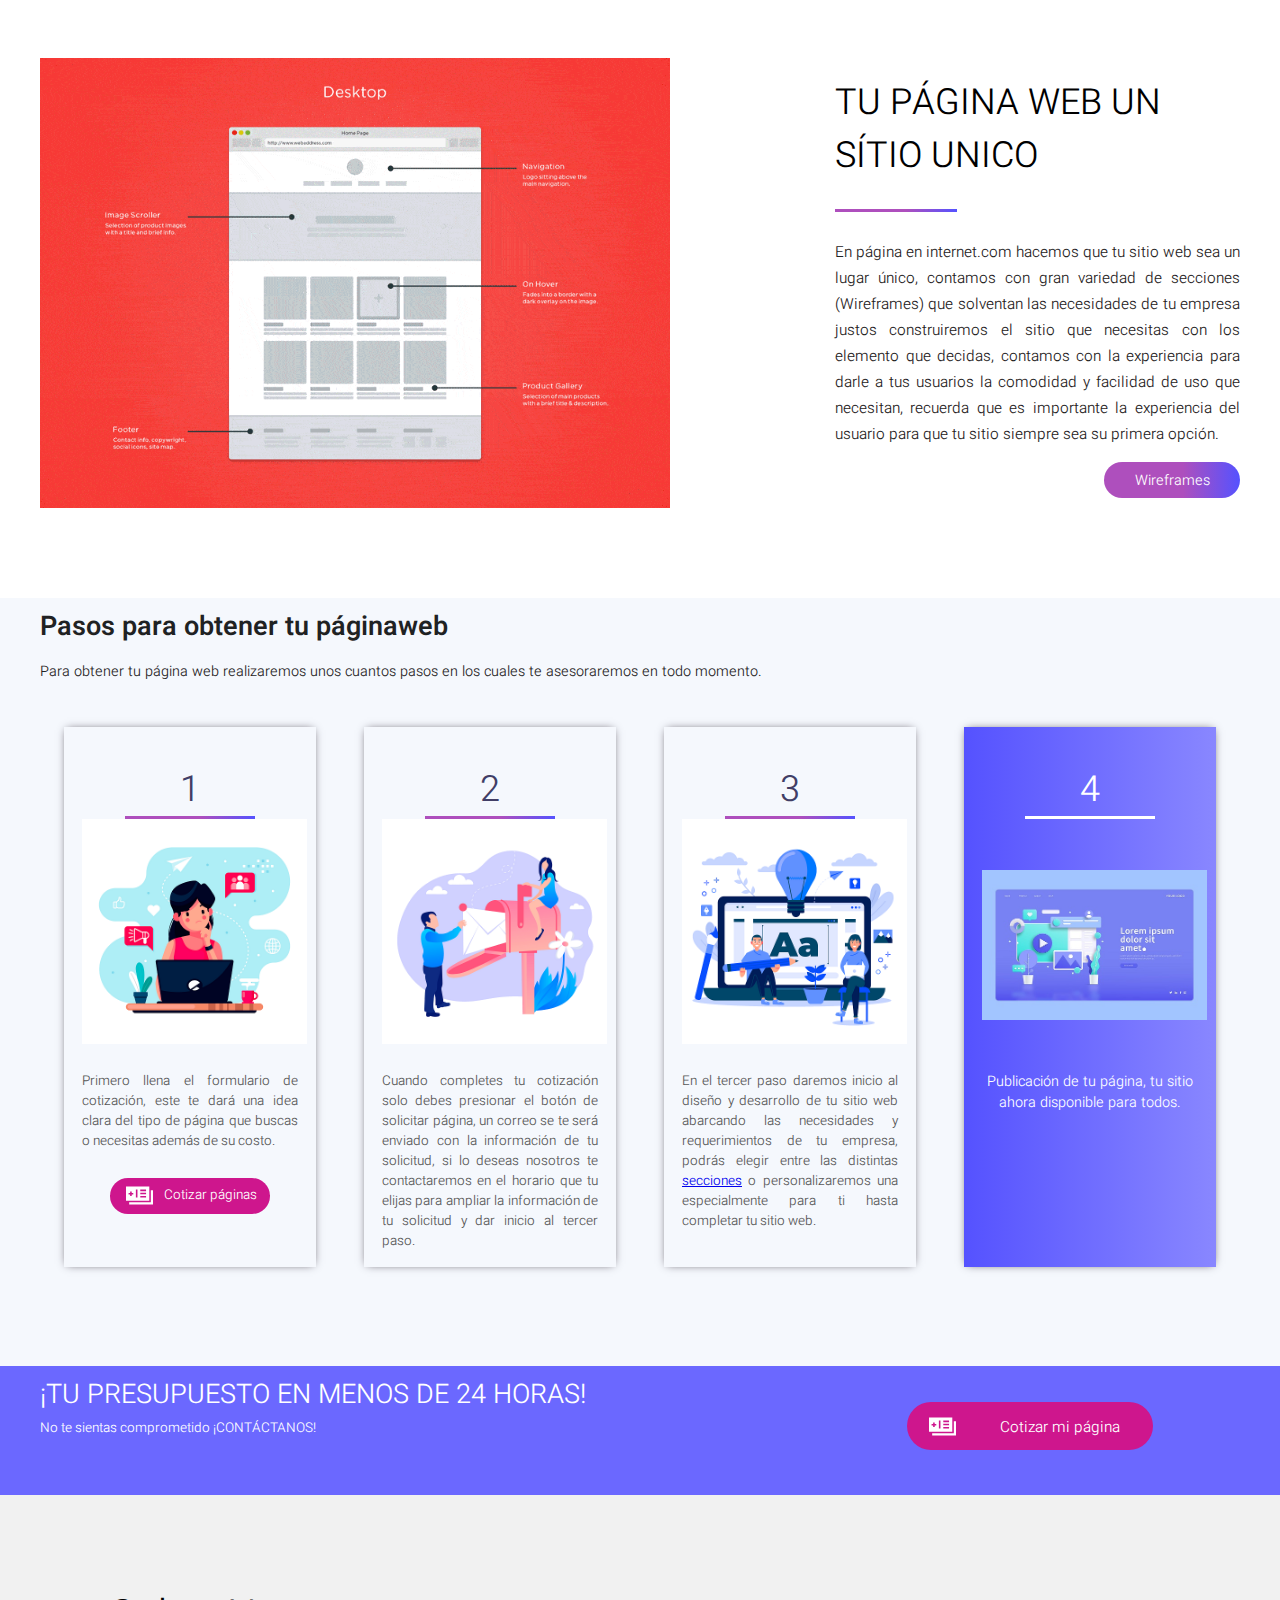
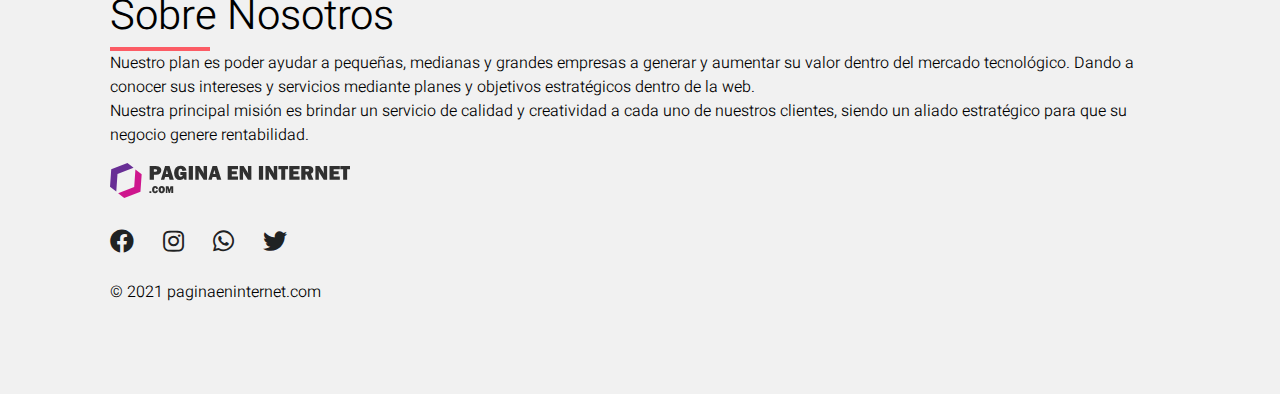
==== commit 38347eee: "primera actualizacion correcion de texto, agregado de oferta" ====
--- a/index.html
+++ b/index.html
@@ -89,10 +89,10 @@
                 <p class="titulo2Banner">EN LINEA</p>
                 <div class="linea"></div>
                 <p class="descripcionBanner">
-                    Tienes un negocio quieres poner a disposición de muchas personas, de todo el país, nosotros te ayudamos!
-                </p>
-
-                <a class="botonCotizacion" href="#">
+                    Tienes un negocio que quieres poner a disposición de los demás, Somos el aliado digital que estás buscando para diseño o desarrollo Web.
+                </p>
+
+                <a class="botonCotizacion" href="contacto.html">
                     <img class="imgCotizar" src="imagen/iconos/iconoCotizar.svg" alt="">
                     <p class="mensajeCotizar">Cotizar mi página</p>
                 </a>
@@ -123,7 +123,7 @@
                 <img src="imagen/iconos/ico2.svg" alt="">
                 <h2>Diseño</h2>
                 <p>
-                    Integración del contenido de la página al wirefraes como color, contenido gráfico y tipografías.
+                    Integración del contenido de la página al wireframes como color, contenido gráfico y tipografías.
                 </p>
             </div>
 
@@ -131,7 +131,7 @@
                 <img src="imagen/iconos/ico3.svg" alt="">
                 <h2>Desarrollo</h2>
                 <p>
-                    Desarrollo del sitio web con las distintas tecnologías como Bootstrap, wordpress, HTML y CSS etc.
+                    Desarrollo del sitio web con las distintas tecnologías como Bootstrap, HTML, CSS, Flexbox, Grid, etc.
                 </p>
             </div>
 
@@ -139,7 +139,7 @@
                 <img src="imagen/iconos/ico4.svg" alt="">
                 <h2>EN LINEA</h2>
                 <p>
-                    Publicación de la página web, configuración de host asignación de nombre de dominio y certificación SSL.
+                    Publicación de la página web, configuración de host, asignación de nombre de dominio y certificación SSL.
                 </p>
             </div>
 
@@ -198,7 +198,7 @@
                     <p class="descripcionPaso">
                         Primero llena el formulario de cotización, este te dará una idea clara del tipo de página que buscas o necesitas además de su costo.
                     </p>
-                    <a class="botonCotizacion botonCotizacionV2" href="#">
+                    <a class="botonCotizacion botonCotizacionV2" href="contacto.html">
                         <img class="imgCotizar" src="imagen/iconos/iconoCotizar.svg" alt="">
                         <p class="mensajeCotizar mensajeCotizar2">Cotizar páginas</p>
                     </a>
@@ -245,11 +245,11 @@
                 <h1 class="presupuesto">
                     ¡TU PRESUPUESTO EN MENOS DE 24 HORAS!
                 </h1>
-                <h3>No te sientas comprometido ¡CONTACTANOS!</h3>
+                <h3>No te sientas comprometido ¡CONTÁCTANOS!</h3>
             </div>
 
             <div class="derechacoti">
-                <a class="botonCotizacion" href="#">
+                <a class="botonCotizacion" href="contacto.html">
                     <img class="imgCotizar" src="imagen/iconos/iconoCotizar.svg" alt="">
                     <p class="mensajeCotizar">Cotizar mi página</p>
                 </a>
@@ -268,13 +268,13 @@
                     <a href="https://api.whatsapp.com/send?phone=50241834284" target="_blank"><i class="fab fa-whatsapp"></i></a>
                     <a href="#"><i class="fab fa-twitter"></i></a>
                 </div>
-                <p class="rights-text">© 2020 paginaeninternet.com</p>
+                <p class="rights-text">© 2021 paginaeninternet.com</p>
             </div>
 
             <div class="right-col">
                 <h1>Sobre Nosotros</h1>
                 <div class="border"></div>
-                <p>Nuestro plan es poder ayudar a pequeñas, medianas y grandes empresas a generar y aumentar su valor dentro del mercado tecnologico. Dando a conocer sus intereses y servicios mediante planes y objetivos estrategicos dentro de la web.
+                <p>Nuestro plan es poder ayudar a pequeñas, medianas y grandes empresas a generar y aumentar su valor dentro del mercado tecnológico. Dando a conocer sus intereses y servicios mediante planes y objetivos estratégicos dentro de la web.
                 </p>
                 <p>Nuestra principal misión es brindar un servicio de calidad y creatividad a cada uno de nuestros clientes, siendo un aliado estratégico para que su negocio genere rentabilidad.</p>
 
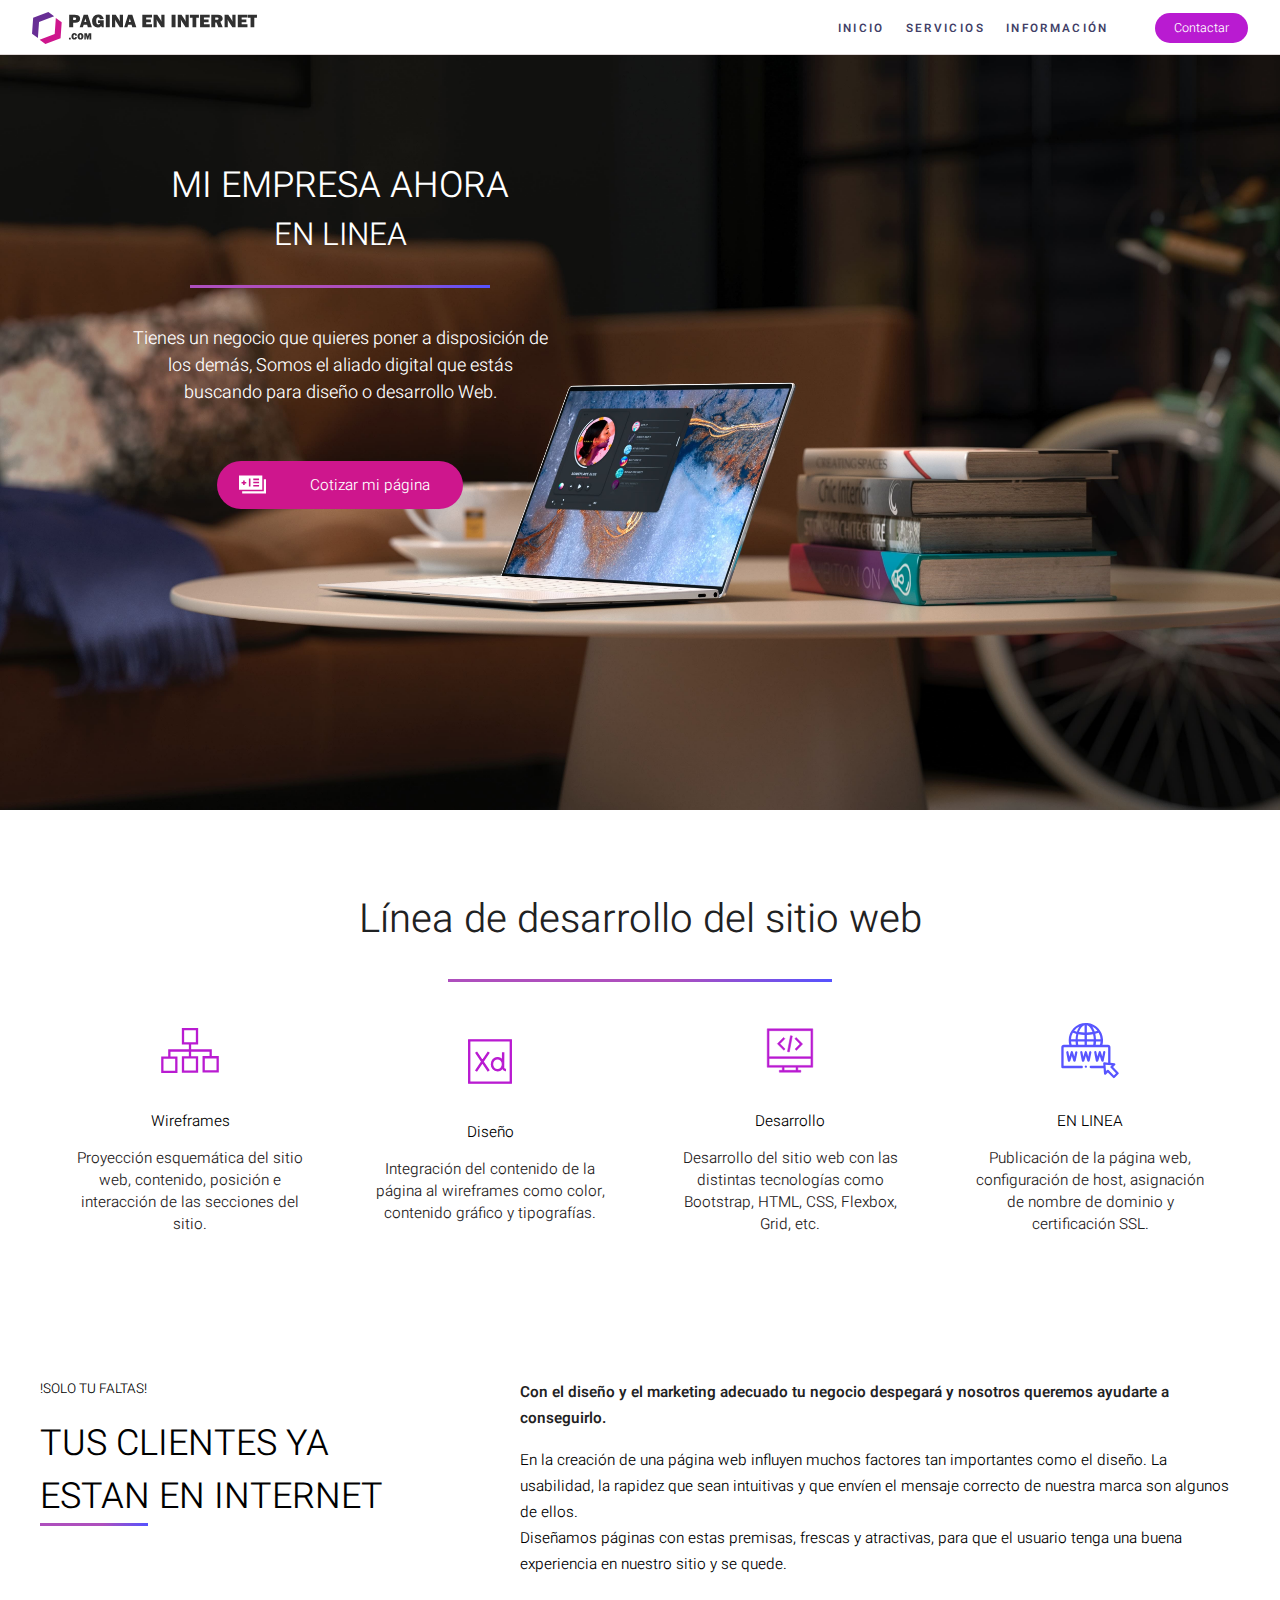
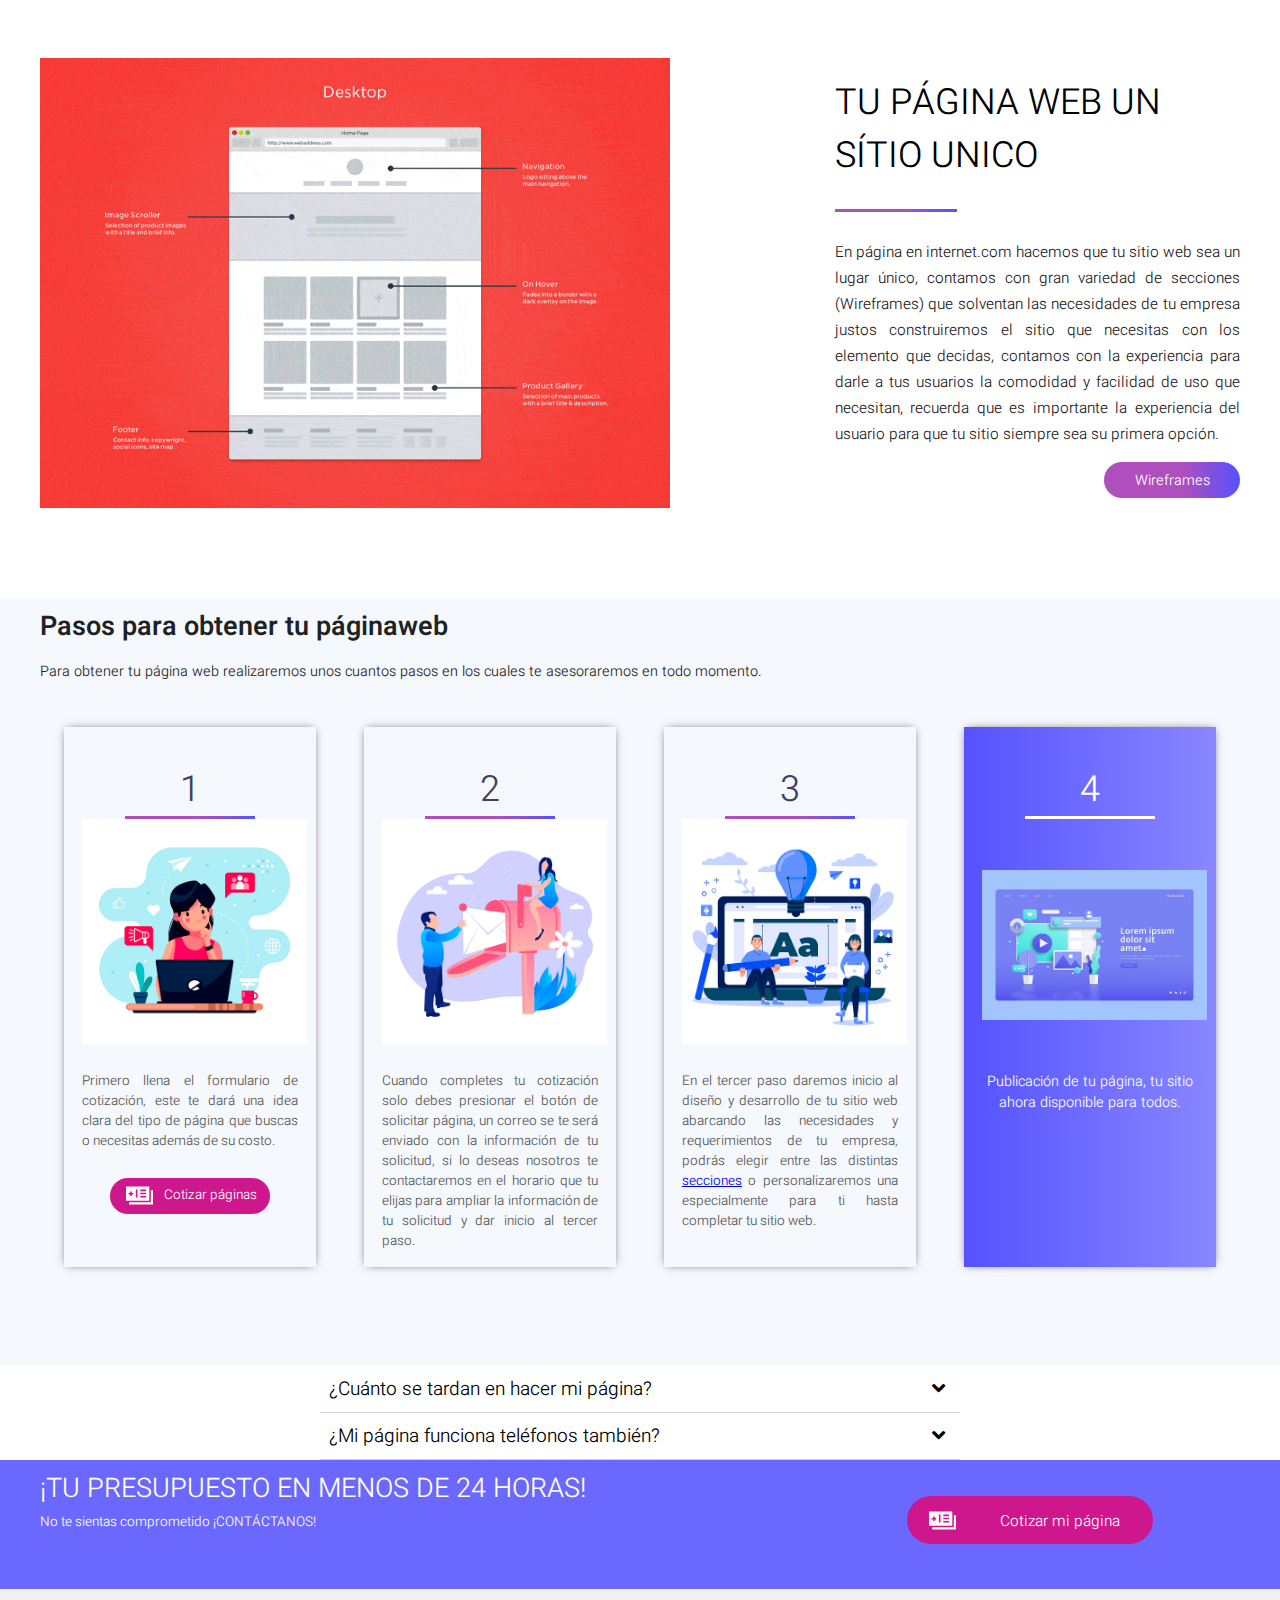
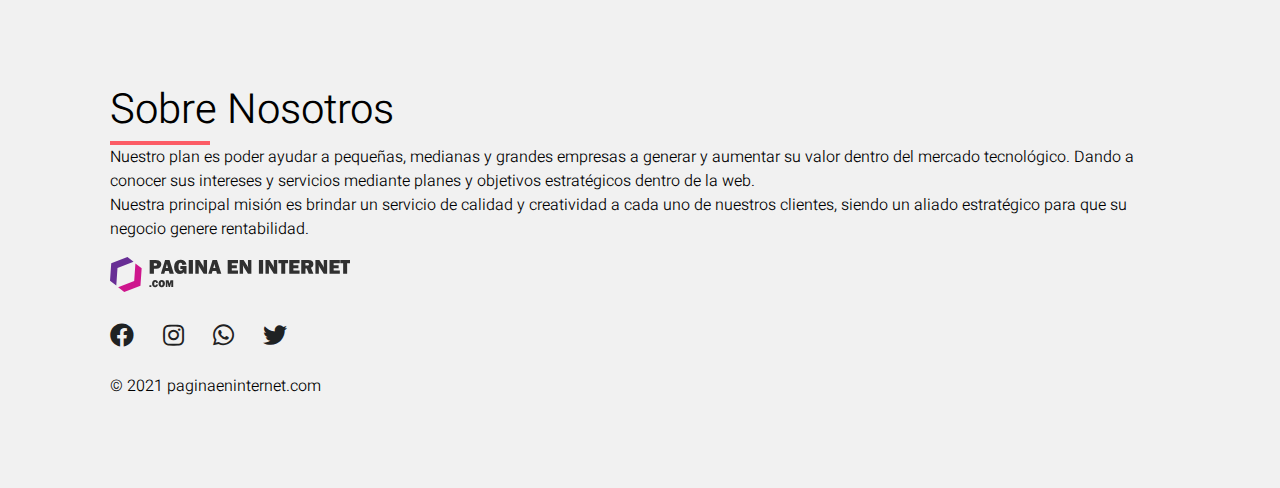
==== commit 1295cff8: "se agrego pregntas frecuentes" ====
--- a/index.html
+++ b/index.html
@@ -182,6 +182,7 @@
             </div>
         </div>
     </section>
+
     <!--------------------------->
     <section class="body_100_por_ciento pasosMiPagina">
         <div class="body_1200">
@@ -238,6 +239,30 @@
             </div>
         </div>
     </section>
+
+    <section class="preguntasfrecuentes">
+
+        <ul class="lista">
+            <!-- Pregunta 1 -->
+            <li class="pregunta" data-resp_id="resp_1">
+                <span>¿Cuánto se tardan en hacer mi página?</span>
+                <i class="ico_resp fas fa-angle-down"></i>
+            </li>
+            <li class="respuesta" id="resp_1">
+                <span id="sp_resp_1">Si ya tienes toda tu información lista (logotipo, textos, datos de contacto) el tiempo de entrega puede ser muy bajo: entre 3-5 días para landings, 5 a 8 días para sitios y 8 a 10 días para tiendas en línea.</span>
+            </li>
+
+            <!-- Pregunta 2 -->
+            <li class="pregunta" data-resp_id="resp_2">
+                <span>¿Mi página funciona teléfonos también?</span>
+                <i class="ico_resp fas fa-angle-down"></i>
+            </li>
+            <li class="respuesta" id="resp_2">
+                <span id="sp_resp_2">Todos nuestros sitios están desarrollados 100% para móviles, tablets y cualquier dispositivo portátil o de escritorio</span>
+            </li>
+        </ul>
+
+    </section>
     <!-- SECCIÓN DEL FOOTER -->
     <section class="body_100_por_ciento cotizacion">
         <div class="body_1200">
@@ -290,6 +315,7 @@
     <!-- Template Main Javascript File -->
     <script src="js/menu/header.j"></script>
     <script src="js/menu/manuResponsive.js"></script>
+    <script src="js/pre_frecuentes.js"></script>
 </body>
 
 </html>--- a/css/index.css
+++ b/css/index.css
@@ -369,6 +369,68 @@
 }
 
 
+/*preguntas frecuentes*/
+
+.lista {
+    background: white;
+    max-width: 50%;
+    margin: auto;
+    border-radius: 10px;
+    list-style: none;
+    font-size: 19px;
+    font-family: Arial, Helvetica, sans-serif;
+}
+
+.pregunta {
+    padding: 9px;
+    border-bottom: 1px solid lightgrey;
+    cursor: pointer;
+    display: flex;
+    justify-content: space-between;
+    align-items: center;
+    padding-right: 15px;
+}
+
+.pregunta i {
+    font-size: 21px;
+    transition: .3s;
+}
+
+.pregunta span {
+    transition: .3s;
+}
+
+.pregunta:hover span {
+    margin-left: 15px;
+}
+
+.pregunta:last-child {
+    border: none;
+}
+
+.respuesta {
+    text-align: justify;
+    background: #f3f3f3;
+    height: 0;
+    overflow: hidden;
+    transition: .5s;
+    padding: 0 14px;
+}
+
+
+/* Estilos para una pregunta seleccionada */
+
+.resp_act {
+    padding-top: 2px;
+    padding-bottom: 7px;
+    border-bottom: 1px solid lightgrey;
+}
+
+.ico_resp_act {
+    transform: rotate(180deg);
+}
+
+
 /****************************************
 #       CONFIGURACION RESPONSIVE        *
 ****************************************/
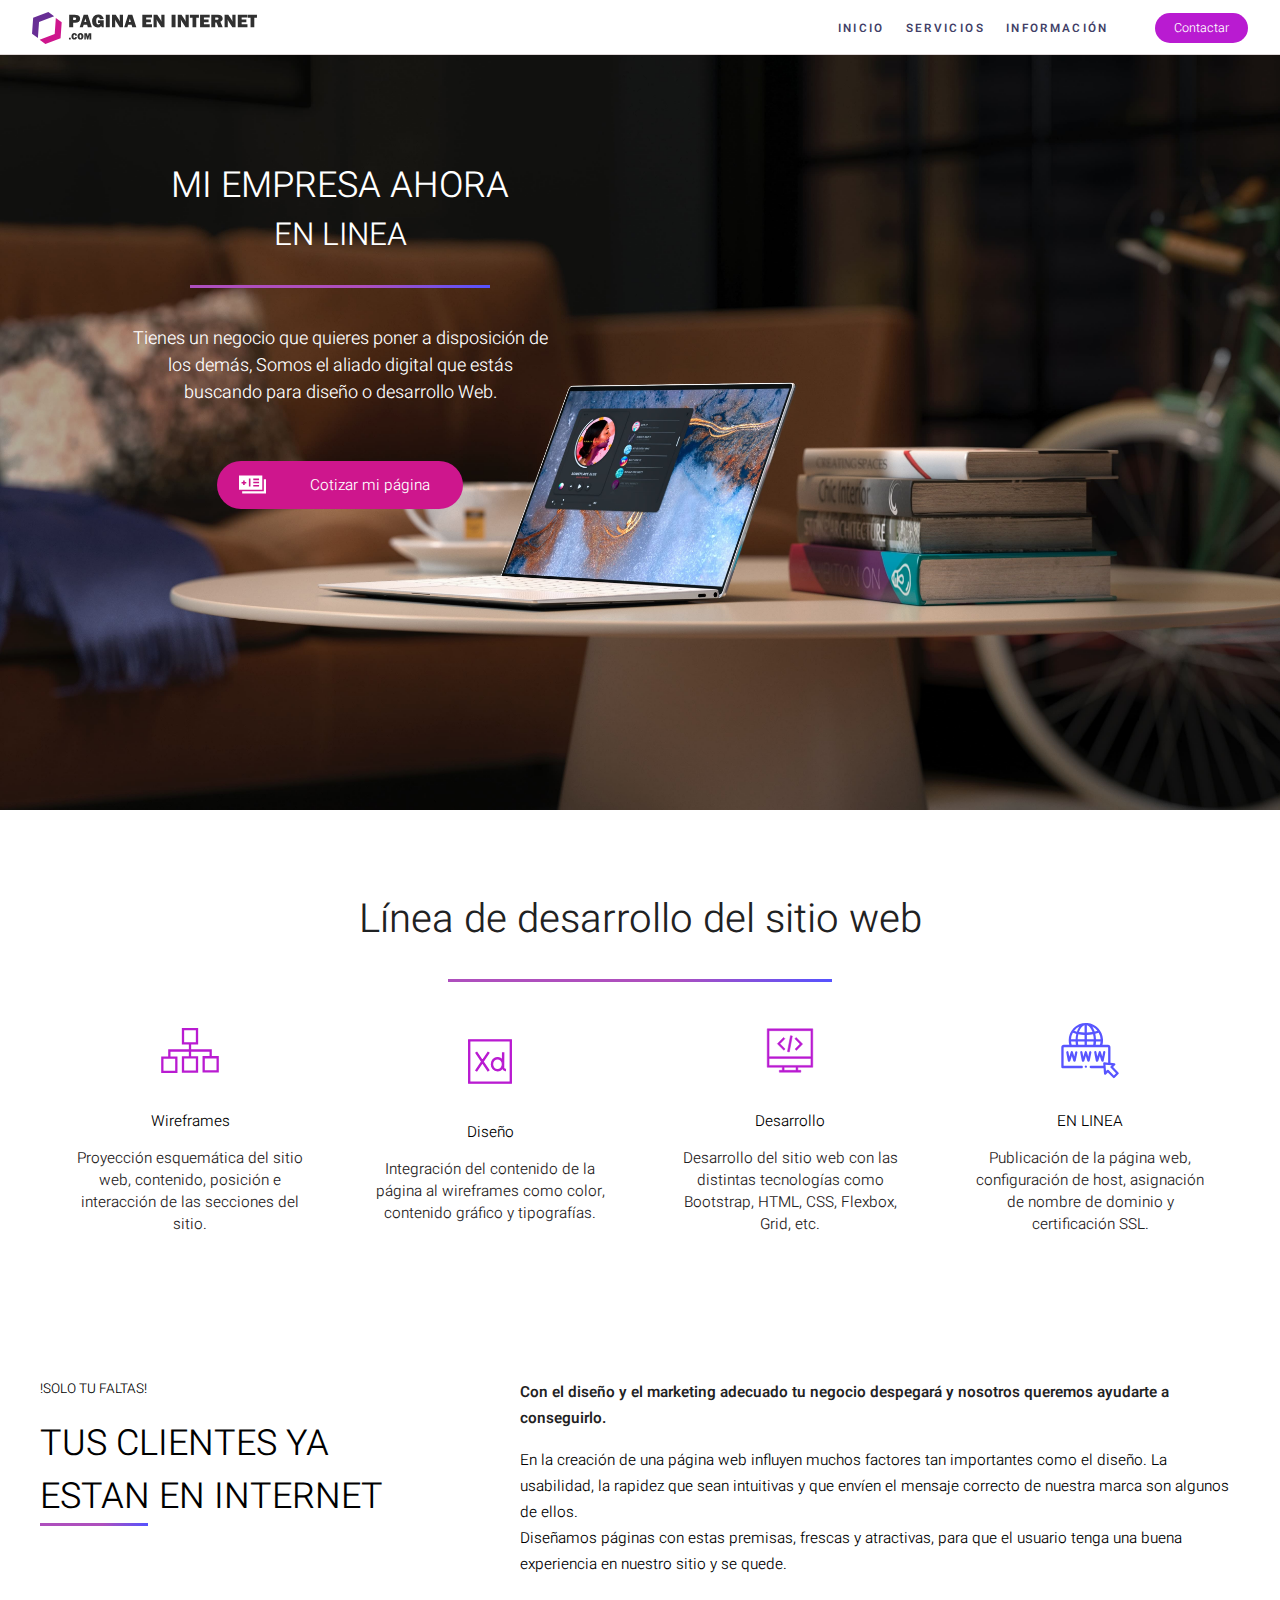
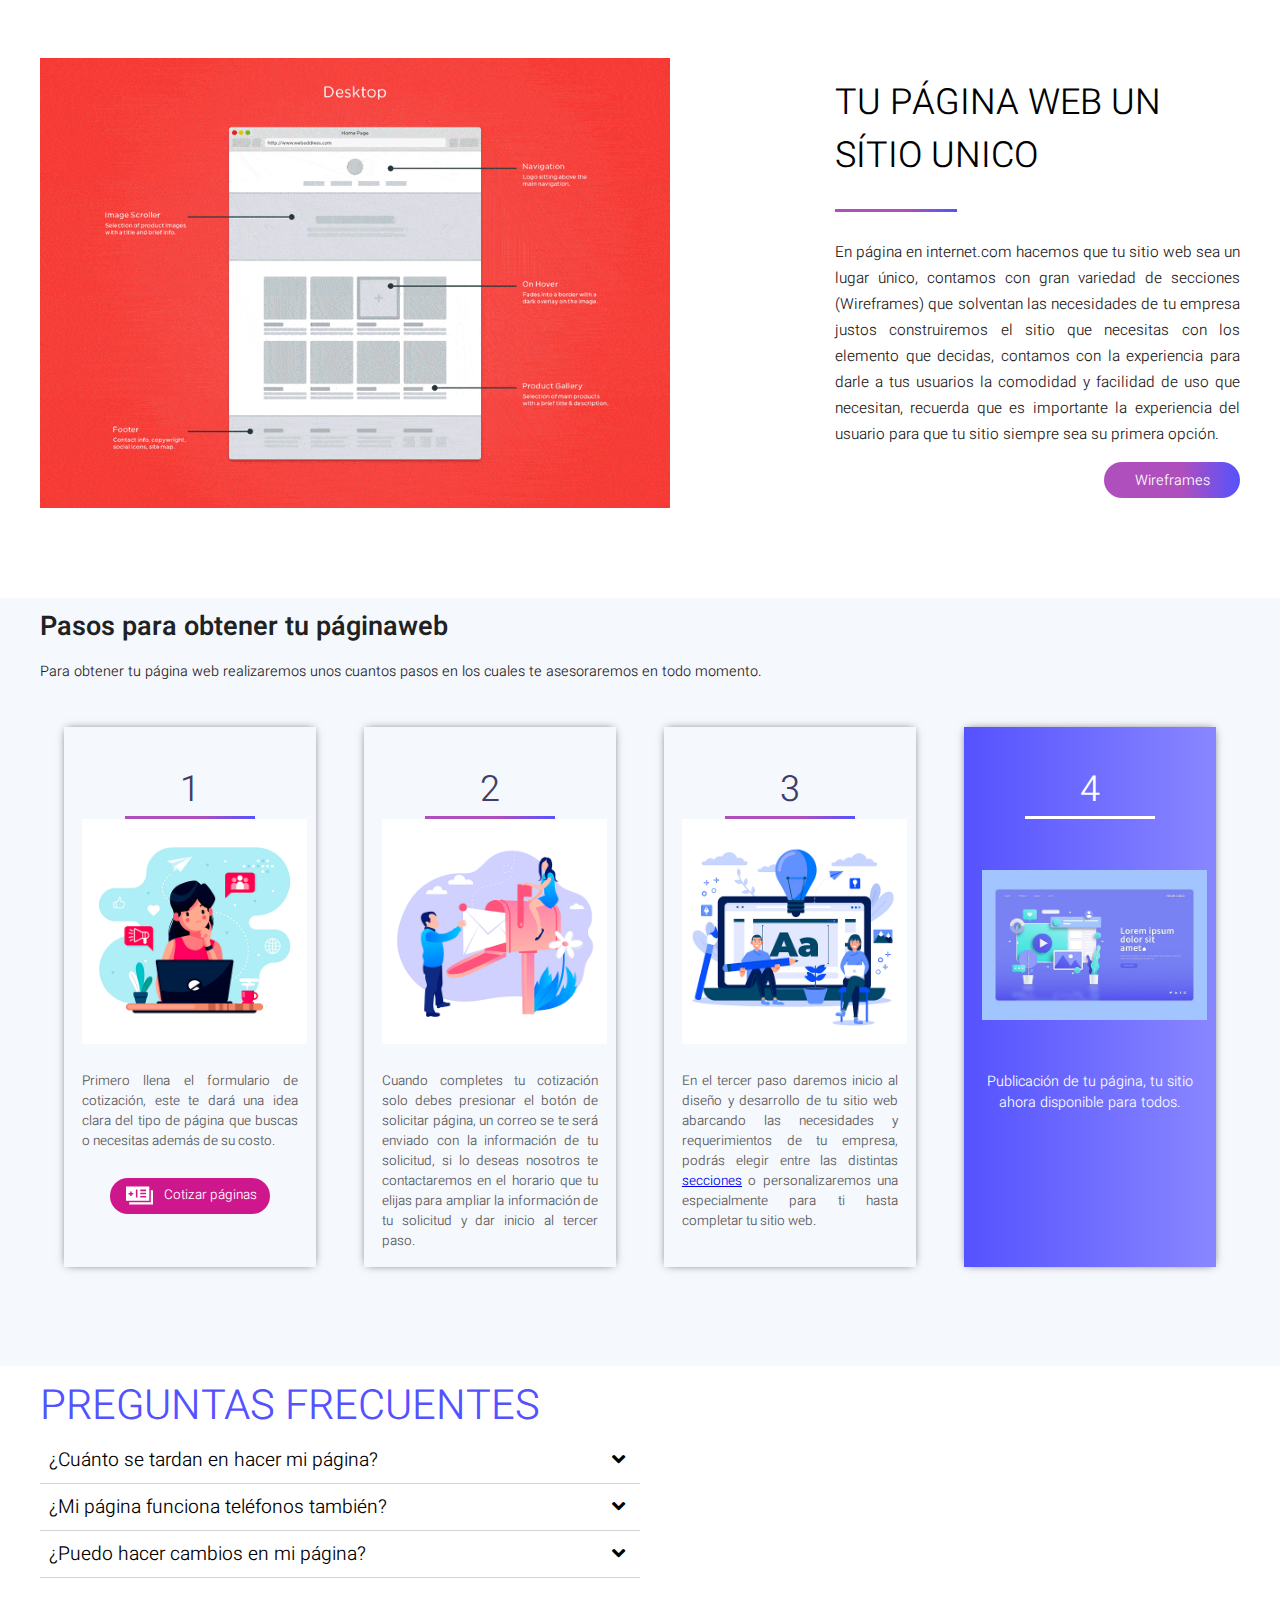
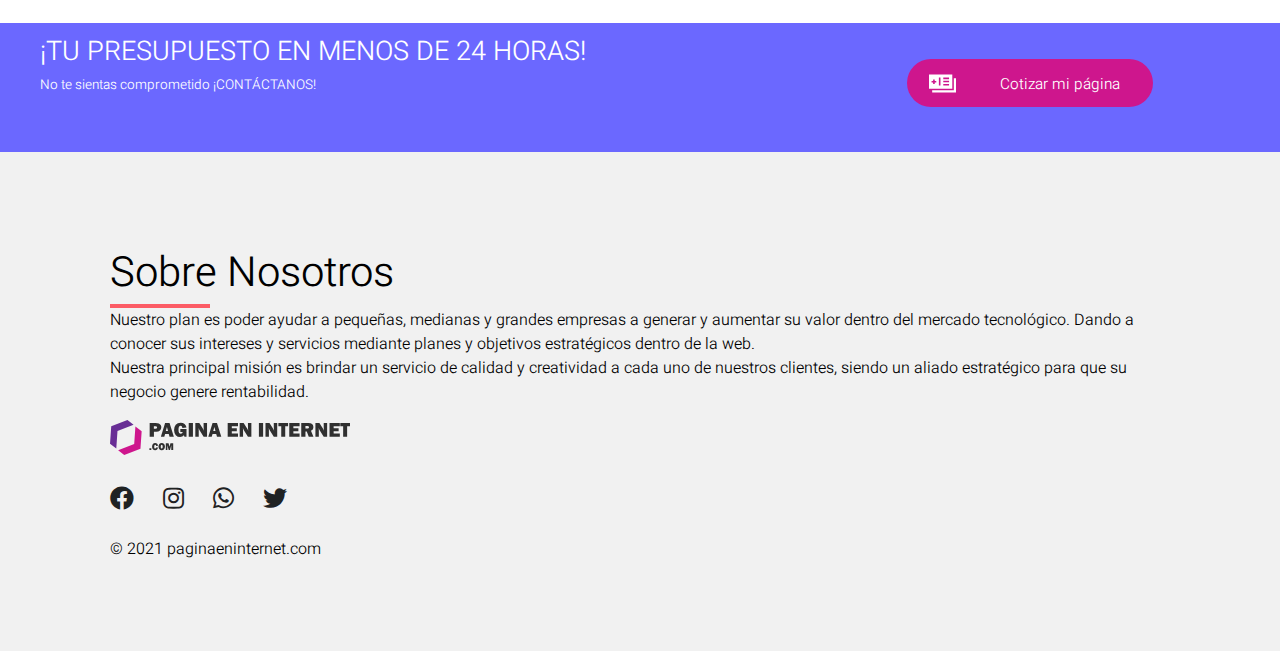
==== commit a9546b98: "preguntas frecuentes add" ====
--- a/index.html
+++ b/index.html
@@ -240,28 +240,41 @@
         </div>
     </section>
 
-    <section class="preguntasfrecuentes">
-
-        <ul class="lista">
-            <!-- Pregunta 1 -->
-            <li class="pregunta" data-resp_id="resp_1">
-                <span>¿Cuánto se tardan en hacer mi página?</span>
-                <i class="ico_resp fas fa-angle-down"></i>
-            </li>
-            <li class="respuesta" id="resp_1">
-                <span id="sp_resp_1">Si ya tienes toda tu información lista (logotipo, textos, datos de contacto) el tiempo de entrega puede ser muy bajo: entre 3-5 días para landings, 5 a 8 días para sitios y 8 a 10 días para tiendas en línea.</span>
-            </li>
-
-            <!-- Pregunta 2 -->
-            <li class="pregunta" data-resp_id="resp_2">
-                <span>¿Mi página funciona teléfonos también?</span>
-                <i class="ico_resp fas fa-angle-down"></i>
-            </li>
-            <li class="respuesta" id="resp_2">
-                <span id="sp_resp_2">Todos nuestros sitios están desarrollados 100% para móviles, tablets y cualquier dispositivo portátil o de escritorio</span>
-            </li>
-        </ul>
-
+    <section class="body_100_por_ciento preguntasfrecuentes">
+        <div class="body_1200">
+            <div class="Frecuentes_Titulo">
+                <h1>PREGUNTAS FRECUENTES</h1>
+            </div>
+            <ul class="lista">
+                <!-- Pregunta 1 -->
+                <li class="pregunta" data-resp_id="resp_1">
+                    <span>¿Cuánto se tardan en hacer mi página?</span>
+                    <i class="ico_resp fas fa-angle-down"></i>
+                </li>
+                <li class="respuesta" id="resp_1">
+                    <span id="sp_resp_1">Si ya tienes toda tu información lista (logotipo, textos, datos de contacto) el tiempo de entrega estimado es de 15 a 20 días.</span>
+                </li>
+
+                <!-- Pregunta 2 -->
+                <li class="pregunta" data-resp_id="resp_2">
+                    <span>¿Mi página funciona teléfonos también?</span>
+                    <i class="ico_resp fas fa-angle-down"></i>
+                </li>
+                <li class="respuesta" id="resp_2">
+                    <span id="sp_resp_2">Todos nuestros sitios están desarrollados 100% para móviles, tablets y cualquier dispositivo portátil o de escritorio</span>
+                </li>
+
+                <!-- Pregunta 3 -->
+                <li class="pregunta" data-resp_id="resp_3">
+                    <span>¿Puedo hacer cambios en mi página?</span>
+                    <i class="ico_resp fas fa-angle-down"></i>
+                </li>
+                <li class="respuesta" id="resp_3">
+                    <span id="sp_resp_3">Luego de que la página sea entregada, te habilitaremos entre 3-5 ó hasta 6 actualizaciones gratuitas, dependiendo el plan que escojas.</span>
+                </li>
+            </ul>
+
+        </div>
     </section>
     <!-- SECCIÓN DEL FOOTER -->
     <section class="body_100_por_ciento cotizacion">
--- a/css/index.css
+++ b/css/index.css
@@ -371,14 +371,18 @@
 
 /*preguntas frecuentes*/
 
+.Frecuentes_Titulo {
+    color: var(--colorBase3);
+    font-size: 1.3rem;
+}
+
 .lista {
     background: white;
     max-width: 50%;
-    margin: auto;
+    margin: left;
     border-radius: 10px;
     list-style: none;
-    font-size: 19px;
-    font-family: Arial, Helvetica, sans-serif;
+    font-size: 1.2rem;
 }
 
 .pregunta {
@@ -410,7 +414,7 @@
 
 .respuesta {
     text-align: justify;
-    background: #f3f3f3;
+    background: var(--colorBase5);
     height: 0;
     overflow: hidden;
     transition: .5s;
